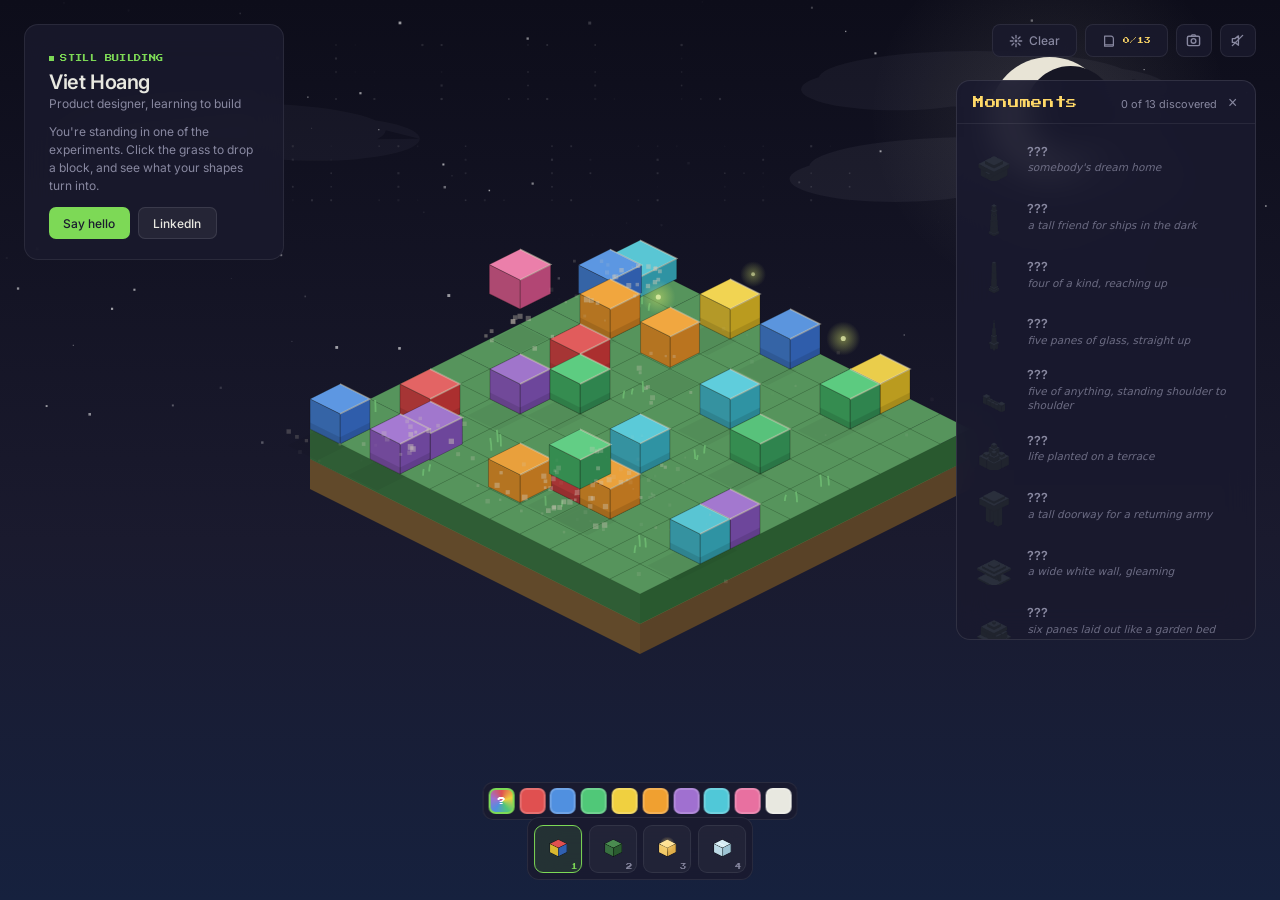
==== index.html @ e2475a8c "Deploy: fix(site): point "Say hello" at viet@ — hello@ has no mailbox" ====
<!DOCTYPE html>
<html lang="en">
<head>
  <meta charset="UTF-8">
  <meta name="viewport" content="width=device-width, initial-scale=1.0">
  <title>Viet Hoang · Product designer, learning to build</title>
  <meta name="description" content="Product designer learning to build. The homepage is a game: stack blocks, and some shapes turn into monuments.">
  <meta name="theme-color" content="#1a1a2e">
  <link rel="preconnect" href="https://fonts.googleapis.com">
  <link rel="preconnect" href="https://fonts.gstatic.com" crossorigin>
  <link href="https://fonts.googleapis.com/css2?family=Inter:wght@400;500;600&family=Press+Start+2P&display=swap" rel="stylesheet">
  <link rel="stylesheet" href="styles.css">
</head>
<body>
  <canvas id="scene" aria-hidden="true"></canvas>

  <!-- Info panel — top-left, out of the way -->
  <div class="panel" id="panel">
    <div class="panel-header">
      <div class="badge">
        <span class="badge-dot"></span>
        <span>Still building</span>
      </div>
      <h1 class="panel-name">Viet Hoang</h1>
      <p class="panel-role">Product designer, learning to build</p>
    </div>
    <p class="panel-desc">
      You're standing in one of the experiments. Click the grass to drop a
      block, and see what your shapes turn into.
    </p>
    <div class="panel-links">
      <a href="mailto:viet@vietnhoang.com" class="link-btn">Say hello</a>
      <a href="https://linkedin.com/in/vietnhoang" target="_blank" rel="noopener" class="link-btn link-btn--ghost">LinkedIn</a>
    </div>
  </div>

  <!-- Controls — top-right -->
  <div class="controls" id="controls">
    <button class="ctrl-btn" id="resetBtn" aria-label="Clear the platform" title="Clear the platform">
      <svg width="14" height="14" viewBox="0 0 16 16" fill="none">
        <path d="M8 1.5v3M8 11.5v3M1.5 8h3M11.5 8h3M3.4 3.4l2.1 2.1M10.5 10.5l2.1 2.1M12.6 3.4l-2.1 2.1M5.5 10.5l-2.1 2.1" stroke="currentColor" stroke-width="1.5" stroke-linecap="round"/>
        <circle cx="8" cy="8" r="1.6" fill="currentColor"/>
      </svg>
      Clear
    </button>
    <button class="ctrl-btn" id="codexBtn" aria-label="Open your collection" aria-expanded="false" aria-controls="codex" title="Collection">
      <svg width="14" height="14" viewBox="0 0 16 16" fill="none">
        <path d="M3 2.5h7.5A2.5 2.5 0 0 1 13 5v8.5a1 1 0 0 0-1-1H3V2.5z" stroke="currentColor" stroke-width="1.4" stroke-linejoin="round"/>
        <path d="M3 12.5V14h9" stroke="currentColor" stroke-width="1.4" stroke-linecap="round"/>
      </svg>
      <span id="codexBadge">0/13</span>
    </button>
    <button class="ctrl-btn ctrl-btn--icon" id="postcardBtn" aria-label="Save a postcard of your build" title="Save a postcard">
      <svg width="15" height="15" viewBox="0 0 16 16" fill="none">
        <rect x="1.5" y="3.5" width="13" height="10" rx="1.5" stroke="currentColor" stroke-width="1.5"/>
        <circle cx="8" cy="8.5" r="2.5" stroke="currentColor" stroke-width="1.5"/>
        <path d="M5.5 3.5 6.5 2h3l1 1.5" stroke="currentColor" stroke-width="1.5" stroke-linecap="round"/>
      </svg>
    </button>
    <button class="ctrl-btn ctrl-btn--icon" id="soundBtn" aria-label="Toggle sound" title="Sound">
      <svg width="15" height="15" viewBox="0 0 16 16" fill="none">
        <path d="M2.5 6v4h2.8L9 13V3L5.3 6H2.5z" stroke="currentColor" stroke-width="1.4" stroke-linejoin="round"/>
        <path class="snd-waves" d="M11 6c.8.7.8 3.3 0 4M12.7 4.5c1.5 1.5 1.5 5.5 0 7" stroke="currentColor" stroke-width="1.4" stroke-linecap="round"/>
        <path class="snd-slash" d="M2.5 13.5 13.5 2.5" stroke="currentColor" stroke-width="1.4" stroke-linecap="round"/>
      </svg>
    </button>
  </div>

  <!-- Colour swatches — unfold above the hotbar while the colour slot is
       selected. Buttons are built by game.js from the block palette. -->
  <div class="swatches" id="swatches" role="toolbar" aria-label="Block colours"></div>

  <!-- Hotbar — block palette, bottom-center -->
  <div class="hotbar" id="hotbar" role="toolbar" aria-label="Block types">
    <button class="slot selected" data-type="color" aria-label="Color block (1)">
      <canvas class="slot-icon" width="64" height="64" aria-hidden="true"></canvas>
      <span class="slot-key">1</span>
    </button>
    <button class="slot" data-type="grass" aria-label="Grass block (2)">
      <canvas class="slot-icon" width="64" height="64" aria-hidden="true"></canvas>
      <span class="slot-key">2</span>
    </button>
    <button class="slot" data-type="lamp" aria-label="Lamp block (3)">
      <canvas class="slot-icon" width="64" height="64" aria-hidden="true"></canvas>
      <span class="slot-key">3</span>
    </button>
    <button class="slot" data-type="glass" aria-label="Glass block (4)">
      <canvas class="slot-icon" width="64" height="64" aria-hidden="true"></canvas>
      <span class="slot-key">4</span>
    </button>
  </div>

  <!-- Codex: the collection panel -->
  <!-- role=region, not dialog: it isn't modal and takes no focus; Escape closes it -->
  <div class="codex" id="codex" role="region" aria-label="Monument collection" hidden>
    <div class="codex-header">
      <div class="codex-title">Monuments</div>
      <div class="codex-count" id="codexCount"></div>
      <button class="codex-close" id="codexClose" aria-label="Close collection">×</button>
    </div>
    <div class="codex-list" id="codexList"></div>
  </div>

  <!-- Monument discovery card -->
  <div class="monument-card" id="monumentCard" role="status" aria-live="polite">
    <div class="mc-title" id="mcTitle"></div>
    <div class="mc-sub" id="mcSub"></div>
  </div>

  <!-- Hint -->
  <div class="hint" id="hint">Click to place blocks · Drag to move · Some shapes become monuments</div>

  <script src="engine.js"></script>
  <script src="world.js"></script>
  <script src="fx.js"></script>
  <script src="sfx.js"></script>
  <script src="monuments.js"></script>
  <script src="game.js"></script>
</body>
</html>
---- styles.css ----
/* ============================================
   Tokens
   ============================================ */
:root {
  --color-bg: #1a1a2e;
  --color-text: #e8e8e0;
  --color-text-dim: #8888a0;
  --color-accent: #7dd956;
  --color-surface: rgba(255, 255, 255, 0.06);
  --font-sans: 'Inter', -apple-system, system-ui, sans-serif;
  --font-pixel: 'Press Start 2P', monospace;
}

/* ============================================
   Reset & Base
   ============================================ */
*, *::before, *::after {
  margin: 0;
  padding: 0;
  box-sizing: border-box;
}

html, body {
  height: 100%;
  overflow: hidden;
}

body {
  font-family: var(--font-sans);
  background: var(--color-bg);
  color: var(--color-text);
  -webkit-font-smoothing: antialiased;
}

#scene {
  display: block;
  width: 100%;
  height: 100%;
  position: fixed;
  inset: 0;
  touch-action: none; /* the game handles all touch gestures itself */
}

/* ============================================
   Panel (top-left)
   ============================================ */
.panel {
  position: fixed;
  top: 1.5rem;
  left: 1.5rem;
  z-index: 10;
  padding: 1.25rem 1.5rem;
  background: rgba(26, 26, 46, 0.82);
  backdrop-filter: blur(16px);
  -webkit-backdrop-filter: blur(16px);
  border: 1px solid rgba(255, 255, 255, 0.08);
  border-radius: 14px;
  max-width: 260px;
  opacity: 0;
  transform: translateY(-10px);
  transition: opacity 0.7s cubic-bezier(0.25, 1, 0.5, 1),
              transform 0.7s cubic-bezier(0.25, 1, 0.5, 1);
  pointer-events: auto;
}

.panel.show {
  opacity: 1;
  transform: none;
}

.panel-header {
  margin-bottom: 0.75rem;
}

.badge {
  display: inline-flex;
  align-items: center;
  gap: 0.4rem;
  font-family: var(--font-pixel);
  font-size: 0.45rem;
  letter-spacing: 0.05em;
  text-transform: uppercase;
  color: var(--color-accent);
  margin-bottom: 0.5rem;
}

.badge-dot {
  width: 5px;
  height: 5px;
  background: var(--color-accent);
  border-radius: 0;
  animation: blink 1s steps(1) infinite;
}

@keyframes blink {
  0%, 100% { opacity: 1; }
  50% { opacity: 0; }
}

.panel-name {
  font-size: 1.25rem;
  font-weight: 600;
  letter-spacing: -0.02em;
  line-height: 1.2;
}

.panel-role {
  font-size: 0.75rem;
  color: var(--color-text-dim);
  margin-top: 0.15rem;
}

.panel-desc {
  font-size: 0.75rem;
  line-height: 1.5;
  color: var(--color-text-dim);
  margin-bottom: 0.75rem;
}

.panel-links {
  display: flex;
  gap: 0.5rem;
}

.link-btn {
  display: inline-flex;
  align-items: center;
  padding: 0.45rem 0.9rem;
  font-size: 0.75rem;
  font-weight: 500;
  border-radius: 7px;
  text-decoration: none;
  transition: all 0.2s ease;
}

.link-btn:first-child {
  background: var(--color-accent);
  color: #1a1a2e;
}

.link-btn:first-child:hover {
  background: #8ee968;
  transform: translateY(-1px);
}

.link-btn--ghost {
  background: var(--color-surface);
  color: var(--color-text);
  border: 1px solid rgba(255, 255, 255, 0.1);
}

.link-btn--ghost:hover {
  background: rgba(255, 255, 255, 0.1);
  transform: translateY(-1px);
}

/* ============================================
   Controls (top-right)
   ============================================ */
.controls {
  position: fixed;
  top: 1.5rem;
  right: 1.5rem;
  z-index: 10;
  display: flex;
  gap: 0.5rem;
  opacity: 0;
  transform: translateY(-10px);
  transition: opacity 0.7s cubic-bezier(0.25, 1, 0.5, 1),
              transform 0.7s cubic-bezier(0.25, 1, 0.5, 1);
}

.controls.show {
  opacity: 1;
  transform: none;
}

.ctrl-btn {
  display: inline-flex;
  align-items: center;
  gap: 0.4rem;
  padding: 0.5rem 1rem;
  font-family: var(--font-sans);
  font-size: 0.75rem;
  font-weight: 500;
  color: var(--color-text-dim);
  background: rgba(26, 26, 46, 0.82);
  backdrop-filter: blur(16px);
  -webkit-backdrop-filter: blur(16px);
  border: 1px solid rgba(255, 255, 255, 0.08);
  border-radius: 8px;
  cursor: pointer;
  transition: all 0.2s ease;
}

.ctrl-btn:hover {
  color: var(--color-text);
  border-color: rgba(255, 255, 255, 0.2);
}

.ctrl-btn:active {
  transform: scale(0.96);
}

.ctrl-btn--icon {
  padding: 0.5rem 0.6rem;
}

/* Sound button: slash shows when muted */
#soundBtn .snd-slash { display: none; }
#soundBtn.muted .snd-slash { display: block; }
#soundBtn.muted .snd-waves { display: none; }

/* ============================================
   Hotbar (bottom-center block palette)
   ============================================ */
.hotbar {
  position: fixed;
  bottom: 1.25rem;
  left: 50%;
  transform: translateX(-50%) translateY(10px);
  z-index: 10;
  display: flex;
  gap: 0.4rem;
  padding: 0.4rem;
  background: rgba(26, 26, 46, 0.82);
  backdrop-filter: blur(16px);
  -webkit-backdrop-filter: blur(16px);
  border: 1px solid rgba(255, 255, 255, 0.08);
  border-radius: 12px;
  opacity: 0;
  transition: opacity 0.7s cubic-bezier(0.25, 1, 0.5, 1),
              transform 0.7s cubic-bezier(0.25, 1, 0.5, 1);
}

.hotbar.show {
  opacity: 1;
  transform: translateX(-50%) translateY(0);
}

.slot {
  position: relative;
  width: 48px;
  height: 48px;
  padding: 0;
  border: 1px solid rgba(255, 255, 255, 0.08);
  border-radius: 9px;
  background: rgba(255, 255, 255, 0.04);
  cursor: pointer;
  transition: border-color 0.15s ease, background 0.15s ease, transform 0.15s ease;
}

.slot:hover {
  background: rgba(255, 255, 255, 0.09);
  transform: translateY(-2px);
}

.slot.selected {
  border-color: var(--color-accent);
  background: rgba(125, 217, 86, 0.12);
}

.slot-icon {
  display: block;
  width: 32px;
  height: 32px;
  margin: 4px auto 0;
  image-rendering: pixelated;
}

.slot-key {
  position: absolute;
  right: 4px;
  bottom: 2px;
  font-family: var(--font-pixel);
  font-size: 0.4rem;
  color: var(--color-text-dim);
}

.slot.selected .slot-key {
  color: var(--color-accent);
}

/* ============================================
   Codex (collection panel)
   ============================================ */
.codex[hidden] { display: none; } /* author display beats the hidden attr otherwise */

.codex {
  position: fixed;
  top: 5rem;
  right: 1.5rem;
  z-index: 15;
  width: 300px;
  max-height: min(560px, calc(100vh - 8rem));
  display: flex;
  flex-direction: column;
  background: rgba(26, 26, 46, 0.92);
  backdrop-filter: blur(16px);
  -webkit-backdrop-filter: blur(16px);
  border: 1px solid rgba(255, 255, 255, 0.1);
  border-radius: 14px;
  overflow: hidden;
  /* Replays on every open: [hidden] toggles display, which restarts the
     animation — a transition would not fire across that boundary. */
  animation: codex-in 0.45s cubic-bezier(0.25, 1, 0.5, 1);
}

@keyframes codex-in {
  from { opacity: 0; transform: translateY(-10px); }
  to   { opacity: 1; transform: none; }
}

.codex-header {
  display: flex;
  align-items: baseline;
  gap: 0.6rem;
  padding: 0.9rem 1rem 0.7rem;
  border-bottom: 1px solid rgba(255, 255, 255, 0.07);
}

.codex-title {
  font-family: var(--font-pixel);
  font-size: 0.7rem;
  color: #ffd968;
  letter-spacing: 0.06em;
}

.codex-count {
  font-size: 0.68rem;
  color: var(--color-text-dim);
  margin-left: auto;
}

.codex-close {
  background: none;
  border: none;
  color: var(--color-text-dim);
  font-size: 1rem;
  line-height: 1;
  cursor: pointer;
  padding: 0 0.1rem;
}

.codex-close:hover { color: var(--color-text); }

.codex-list {
  overflow-y: auto;
  padding: 0.5rem;
}

.codex-row {
  display: flex;
  align-items: center;
  gap: 0.7rem;
  padding: 0.35rem 0.45rem;
  border-radius: 9px;
}

.codex-row + .codex-row { margin-top: 0.15rem; }

.codex-row.found { background: rgba(255, 217, 104, 0.06); }

.codex-thumb {
  width: 44px;
  height: 44px;
  flex: none;
}

.codex-name {
  font-size: 0.78rem;
  font-weight: 600;
  color: var(--color-text-dim);
}

.codex-row.found .codex-name { color: #ffd968; }

.codex-hint {
  font-size: 0.66rem;
  color: var(--color-text-dim);
  opacity: 0.75;
  font-style: italic;
  line-height: 1.35;
  margin-top: 0.1rem;
}

.codex-row.found .codex-hint { font-style: normal; opacity: 0.55; }

#codexBadge {
  font-family: var(--font-pixel);
  font-size: 0.42rem;
  color: #ffd968;
}

/* ============================================
   Monument discovery card
   ============================================ */
.monument-card {
  position: fixed;
  top: 16%;
  left: 50%;
  transform: translateX(-50%) translateY(12px) scale(0.92);
  z-index: 20;
  text-align: center;
  pointer-events: none;
  opacity: 0;
  transition: opacity 0.45s cubic-bezier(0.25, 1, 0.5, 1),
              transform 0.45s cubic-bezier(0.34, 1.4, 0.64, 1);
}

.monument-card.show {
  opacity: 1;
  transform: translateX(-50%) translateY(0) scale(1);
}

.mc-title {
  font-family: var(--font-pixel);
  font-size: 1.35rem;
  letter-spacing: 0.08em;
  color: #ffd968;
  text-shadow: 0 0 18px rgba(255, 217, 104, 0.55),
               0 2px 0 rgba(0, 0, 0, 0.6);
}

.mc-sub {
  margin-top: 0.6rem;
  font-family: var(--font-pixel);
  font-size: 0.55rem;
  letter-spacing: 0.2em;
  text-transform: uppercase;
  color: var(--color-text-dim);
}

@media (prefers-reduced-motion: reduce) {
  .monument-card { transition: opacity 0.45s ease; transform: translateX(-50%); }
  .monument-card.show { transform: translateX(-50%); }
}

/* ============================================
   Colour swatches (above the hotbar)
   ============================================ */
.swatches {
  position: fixed;
  bottom: 5rem; /* just above the hotbar */
  left: 50%;
  transform: translateX(-50%) translateY(6px);
  z-index: 10;
  display: flex;
  gap: 0.3rem;
  padding: 0.3rem;
  background: rgba(26, 26, 46, 0.82);
  backdrop-filter: blur(16px);
  -webkit-backdrop-filter: blur(16px);
  border: 1px solid rgba(255, 255, 255, 0.08);
  border-radius: 10px;
  opacity: 0;
  pointer-events: none;
  transition: opacity 0.25s ease, transform 0.25s ease;
}

.swatches.show {
  opacity: 1;
  pointer-events: auto;
  transform: translateX(-50%) translateY(0);
}

.swatch {
  width: 26px;
  height: 26px;
  padding: 0;
  border: 2px solid rgba(255, 255, 255, 0.18);
  border-radius: 7px;
  cursor: pointer;
  transition: transform 0.15s ease, border-color 0.15s ease;
}

.swatch:hover { transform: translateY(-2px); }

.swatch.selected { border-color: var(--color-accent); }

.swatch--random {
  background: conic-gradient(#e05050, #f0d040, #50c878, #5090e0, #a070d0, #e05050);
  color: #fff;
  font-family: var(--font-pixel);
  font-size: 0.5rem;
  line-height: 1;
}

/* ============================================
   Hint (bottom-center)
   ============================================ */
.hint {
  position: fixed;
  bottom: 8.2rem; /* above the hotbar AND the swatch row */
  left: 50%;
  transform: translateX(-50%);
  z-index: 10;
  font-size: 0.6875rem;
  color: var(--color-text-dim);
  background: rgba(26, 26, 46, 0.7);
  backdrop-filter: blur(8px);
  -webkit-backdrop-filter: blur(8px);
  padding: 0.4rem 1rem;
  border-radius: 100px;
  border: 1px solid rgba(255, 255, 255, 0.06);
  opacity: 0;
  transition: opacity 1s cubic-bezier(0.5, 0, 0.75, 0); /* slow fade out */
  white-space: nowrap;
}

.hint.show {
  opacity: 0.6;
  transition: opacity 0.6s cubic-bezier(0.25, 1, 0.5, 1); /* quicker fade in */
}

/* ============================================
   Reduced Motion
   ============================================ */
@media (prefers-reduced-motion: reduce) {
  .badge-dot { animation: none; }
  .panel, .controls, .hint {
    opacity: 1 !important;
    transform: none !important;
    transition: none !important;
  }
  .hotbar {
    opacity: 1 !important;
    transform: translateX(-50%) !important;
    transition: none !important;
  }
  .swatches {
    transition: none !important;
  }
  .codex { animation: none; }
}

/* ============================================
   Mobile
   ============================================ */
@media (max-width: 600px) {
  .panel {
    top: 1rem;
    left: 1rem;
    max-width: 200px;
    padding: 1rem 1.25rem;
  }

  .panel-desc { display: none; } /* keep the platform visible on small screens */

  .controls {
    top: 1rem;
    right: 1rem;
    flex-wrap: wrap;
    justify-content: flex-end;
    max-width: 40vw;
  }

  /* The codex had no phone styles at all: fixed 300px at right 1.5rem
     overflows a 320px screen. Clamp the width, and clear the controls,
     which wrap to two rows inside 40vw here (taller than desktop). */
  .codex {
    top: 6.5rem;
    right: 1rem;
    width: min(300px, calc(100vw - 2rem));
    max-height: min(560px, calc(100vh - 11rem)); /* stay clear of the hotbar */
  }

  .hotbar {
    bottom: 0.9rem;
    gap: 0.3rem;
    padding: 0.3rem;
  }

  .slot {
    width: 44px;  /* touch-target floor */
    height: 44px;
  }

  .slot-icon {
    width: 28px;
    height: 28px;
    margin-top: 5px;
  }

  .swatches {
    bottom: 4.4rem;
  }

  .swatch {
    width: 30px;   /* fatter touch targets on mobile */
    height: 30px;
  }

  .hint {
    bottom: 7.4rem;
    font-size: 0.625rem;
    max-width: 92vw;
    white-space: normal;
    text-align: center;
  }
}
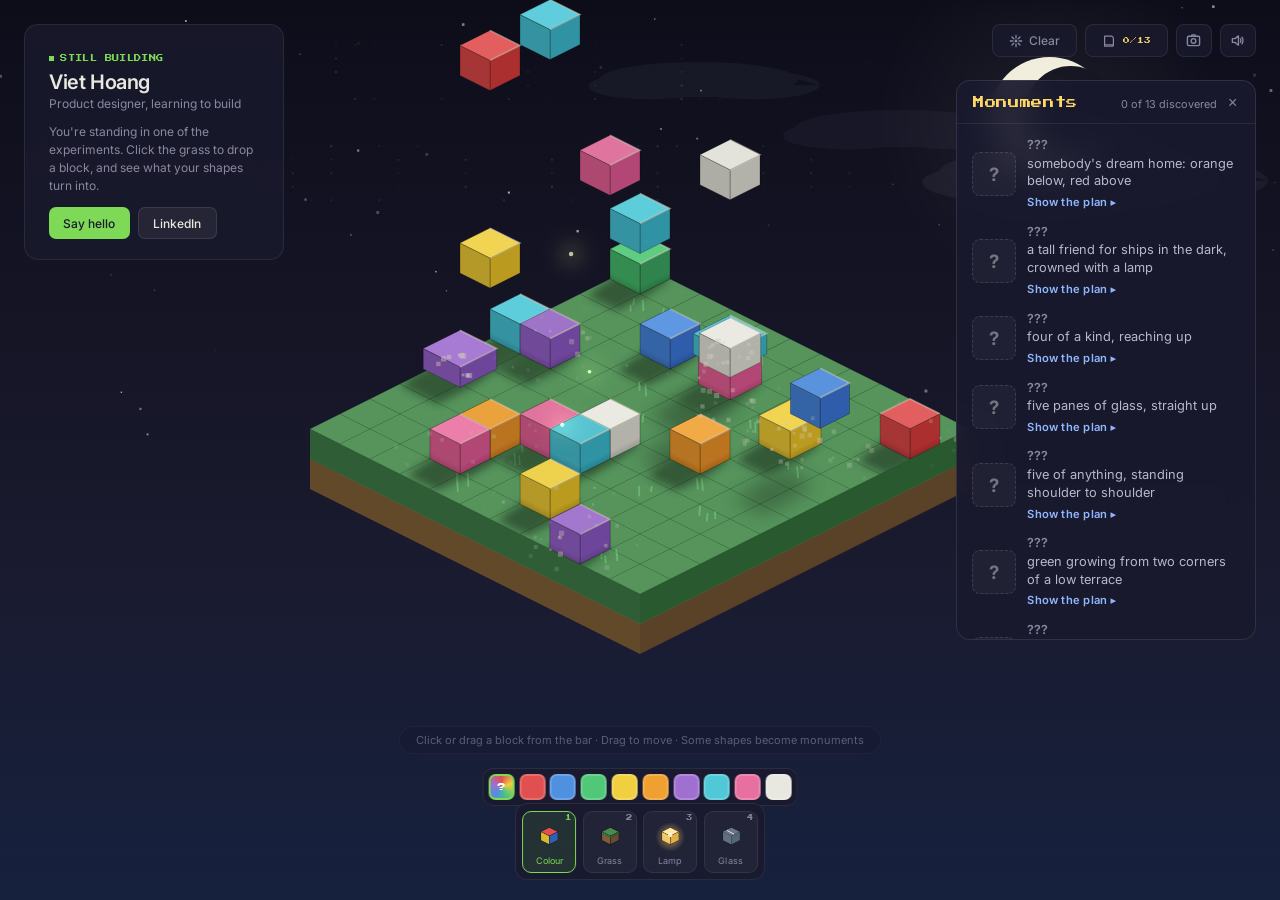
==== commit ec92fd3a: "Deploy: feat(site): name every block type, and drag one straight out of the bar" ====
--- a/index.html
+++ b/index.html
@@ -60,7 +60,8 @@
     <button class="ctrl-btn ctrl-btn--icon" id="soundBtn" aria-label="Toggle sound" title="Sound">
       <svg width="15" height="15" viewBox="0 0 16 16" fill="none">
         <path d="M2.5 6v4h2.8L9 13V3L5.3 6H2.5z" stroke="currentColor" stroke-width="1.4" stroke-linejoin="round"/>
-        <path class="snd-waves" d="M11 6c.8.7.8 3.3 0 4M12.7 4.5c1.5 1.5 1.5 5.5 0 7" stroke="currentColor" stroke-width="1.4" stroke-linecap="round"/>
+        <path class="snd-waves snd-wave-1" d="M11 6c.8.7.8 3.3 0 4" stroke="currentColor" stroke-width="1.4" stroke-linecap="round"/>
+        <path class="snd-waves snd-wave-2" d="M12.7 4.5c1.5 1.5 1.5 5.5 0 7" stroke="currentColor" stroke-width="1.4" stroke-linecap="round"/>
         <path class="snd-slash" d="M2.5 13.5 13.5 2.5" stroke="currentColor" stroke-width="1.4" stroke-linecap="round"/>
       </svg>
     </button>
@@ -70,23 +71,32 @@
        selected. Buttons are built by game.js from the block palette. -->
   <div class="swatches" id="swatches" role="toolbar" aria-label="Block colours"></div>
 
-  <!-- Hotbar — block palette, bottom-center -->
+  <!-- Hotbar — block palette, bottom-center.
+       Each slot NAMES its block: four little cubes read as four colours,
+       and nothing said one was a light and one was glass (the names lived
+       only in aria-label, so only screen readers ever got them). The name
+       is aria-hidden — the button's aria-label already says it, and the
+       key number too, so exposing both would read everything twice. -->
   <div class="hotbar" id="hotbar" role="toolbar" aria-label="Block types">
-    <button class="slot selected" data-type="color" aria-label="Color block (1)">
+    <button class="slot selected" data-type="color" aria-label="Colour block (1)">
       <canvas class="slot-icon" width="64" height="64" aria-hidden="true"></canvas>
       <span class="slot-key">1</span>
+      <span class="slot-name" aria-hidden="true">Colour</span>
     </button>
     <button class="slot" data-type="grass" aria-label="Grass block (2)">
       <canvas class="slot-icon" width="64" height="64" aria-hidden="true"></canvas>
       <span class="slot-key">2</span>
+      <span class="slot-name" aria-hidden="true">Grass</span>
     </button>
     <button class="slot" data-type="lamp" aria-label="Lamp block (3)">
       <canvas class="slot-icon" width="64" height="64" aria-hidden="true"></canvas>
       <span class="slot-key">3</span>
+      <span class="slot-name" aria-hidden="true">Lamp</span>
     </button>
     <button class="slot" data-type="glass" aria-label="Glass block (4)">
       <canvas class="slot-icon" width="64" height="64" aria-hidden="true"></canvas>
       <span class="slot-key">4</span>
+      <span class="slot-name" aria-hidden="true">Glass</span>
     </button>
   </div>
 
@@ -108,7 +118,7 @@
   </div>
 
   <!-- Hint -->
-  <div class="hint" id="hint">Click to place blocks · Drag to move · Some shapes become monuments</div>
+  <div class="hint" id="hint">Click or drag a block from the bar · Drag to move · Some shapes become monuments</div>
 
   <script src="engine.js"></script>
   <script src="world.js"></script>
--- a/styles.css
+++ b/styles.css
@@ -240,13 +240,17 @@
 
 .slot {
   position: relative;
-  width: 48px;
-  height: 48px;
+  width: 54px;
+  height: 62px;   /* icon + name caption */
   padding: 0;
   border: 1px solid rgba(255, 255, 255, 0.08);
   border-radius: 9px;
   background: rgba(255, 255, 255, 0.04);
   cursor: pointer;
+  /* The bar is a drag SOURCE (press a slot, drag onto the platform), so it
+     owns its touches exactly like the canvas does — without this a phone
+     claims the drag as a page gesture and it dies on the first move. */
+  touch-action: none;
   transition: border-color 0.15s ease, background 0.15s ease, transform 0.15s ease;
 }
 
@@ -268,16 +272,34 @@
   image-rendering: pixelated;
 }
 
+/* Top-right, not bottom-right: the name caption owns the bottom now */
 .slot-key {
   position: absolute;
   right: 4px;
-  bottom: 2px;
+  top: 3px;
   font-family: var(--font-pixel);
   font-size: 0.4rem;
   color: var(--color-text-dim);
 }
 
 .slot.selected .slot-key {
+  color: var(--color-accent);
+}
+
+/* Sans, not the pixel face: at 9px 'Press Start 2P' is unreadable, and
+   this word is the whole point of the caption. */
+.slot-name {
+  display: block;
+  margin-top: 1px;
+  font-family: var(--font-sans);
+  font-size: 0.5625rem;
+  line-height: 1;
+  letter-spacing: 0.01em;
+  color: var(--color-text-dim);
+  transition: color 0.15s ease;
+}
+
+.slot.selected .slot-name {
   color: var(--color-accent);
 }
 
@@ -357,6 +379,65 @@
   border-radius: 9px;
 }
 
+/* Locked rows are BUTTONS (the plan must be keyboard-reachable), so undo
+   the UA button chrome and keep them reading as list rows. */
+button.codex-row {
+  width: 100%;
+  text-align: left;
+  font: inherit;
+  color: inherit;
+  background: none;
+  border: 0;
+  cursor: pointer;
+  transition: background 0.18s ease;
+}
+button.codex-row:hover,
+button.codex-row:focus-visible { background: rgba(255, 255, 255, 0.05); }
+
+/* Locked thumbnail: a neutral plate, NOT the monument silhouette. The
+   model never resembles its recipe (the torii's gap is carved by the
+   transform), so showing it taught a shape that can never match. A div,
+   not a canvas: nothing to draw, and canvas can't carry generated text. */
+.codex-plate {
+  display: grid;
+  place-items: center;
+  background: rgba(255, 255, 255, 0.035);
+  border: 1px dashed rgba(255, 255, 255, 0.13);
+  border-radius: 8px;
+  font-size: 1.15rem;
+  font-weight: 700;
+  color: rgba(255, 255, 255, 0.38);
+}
+
+/* The affordance: a hint system nobody can find is no hint system. */
+.codex-reveal {
+  display: inline-block;
+  margin-top: 0.28rem;
+  font-size: 0.7rem;
+  font-weight: 600;
+  letter-spacing: 0.02em;
+  color: #8fb7ff;
+}
+/* Disclosure, not a link: the plan opens and shuts. */
+.codex-reveal::after { content: ' \25B8'; }
+.codex-row.open .codex-reveal::after { content: ' \25BE'; }
+button.codex-row:hover .codex-reveal { color: #b6d0ff; }
+
+/* The revealed plan: generated from the cell data, so it can never drift
+   from the truth. Carries the constraints the game never stated. */
+/* Blueprints get more room than monument thumbnails: a 3x3 recipe with
+   dashed empty cells is unreadable at 44px. */
+.codex-row.open .codex-thumb { width: 58px; height: 58px; }
+
+.codex-plan {
+  margin-top: 0.28rem;
+  font-size: 0.72rem;
+  line-height: 1.45;
+  color: #8fb7ff;
+  animation: plan-in 0.25s ease-out;
+}
+@keyframes plan-in { from { opacity: 0; } to { opacity: 1; } }
+
 .codex-row + .codex-row { margin-top: 0.15rem; }
 
 .codex-row.found { background: rgba(255, 217, 104, 0.06); }
@@ -376,15 +457,31 @@
 .codex-row.found .codex-name { color: #ffd968; }
 
 .codex-hint {
-  font-size: 0.66rem;
-  color: var(--color-text-dim);
-  opacity: 0.75;
-  font-style: italic;
-  line-height: 1.35;
-  margin-top: 0.1rem;
-}
-
-.codex-row.found .codex-hint { font-style: normal; opacity: 0.55; }
+  /* Readable: was 0.66rem italic dim-grey at 75% opacity (dimmer still
+     once found) — four legibility hits stacked on the one line that
+     tells you HOW to build a monument. */
+  font-size: 0.8rem;
+  color: #b8b8cc;
+  line-height: 1.4;
+  margin-top: 0.15rem;
+}
+
+/* Found: a small gold pill beside the name (the hint stays — it's the
+   how-to-rebuild reference) */
+.codex-found {
+  display: inline-block;
+  margin-left: 0.45rem;
+  padding: 0.06rem 0.42rem;
+  font-size: 0.56rem;
+  font-weight: 700;
+  letter-spacing: 0.07em;
+  text-transform: uppercase;
+  color: #ffd968;
+  background: rgba(255, 217, 104, 0.12);
+  border: 1px solid rgba(255, 217, 104, 0.35);
+  border-radius: 999px;
+  vertical-align: 0.12em;
+}
 
 #codexBadge {
   font-family: var(--font-pixel);
@@ -441,7 +538,7 @@
    ============================================ */
 .swatches {
   position: fixed;
-  bottom: 5rem; /* just above the hotbar */
+  bottom: 5.9rem; /* just above the hotbar (+0.875rem when slots gained captions) */
   left: 50%;
   transform: translateX(-50%) translateY(6px);
   z-index: 10;
@@ -491,7 +588,7 @@
    ============================================ */
 .hint {
   position: fixed;
-  bottom: 8.2rem; /* above the hotbar AND the swatch row */
+  bottom: 9.1rem; /* above the hotbar AND the swatch row (+0.875rem for captions) */
   left: 50%;
   transform: translateX(-50%);
   z-index: 10;
@@ -532,6 +629,7 @@
     transition: none !important;
   }
   .codex { animation: none; }
+  .codex-plan { animation: none; }
 }
 
 /* ============================================
@@ -572,8 +670,8 @@
   }
 
   .slot {
-    width: 44px;  /* touch-target floor */
-    height: 44px;
+    width: 48px;  /* ≥44px touch-target floor */
+    height: 58px; /* icon + name caption */
   }
 
   .slot-icon {
@@ -582,8 +680,12 @@
     margin-top: 5px;
   }
 
+  .slot-name {
+    font-size: 0.5rem;
+  }
+
   .swatches {
-    bottom: 4.4rem;
+    bottom: 5.3rem;
   }
 
   .swatch {
@@ -592,10 +694,14 @@
   }
 
   .hint {
-    bottom: 7.4rem;
+    bottom: 8.3rem;
     font-size: 0.625rem;
     max-width: 92vw;
     white-space: normal;
     text-align: center;
   }
 }
+
+/* Sound button quiet state: inner wave only — the outer arc dims.
+   (Off keeps the existing slash; both wave paths share .snd-waves.) */
+#soundBtn.quiet .snd-wave-2 { opacity: 0.25; }
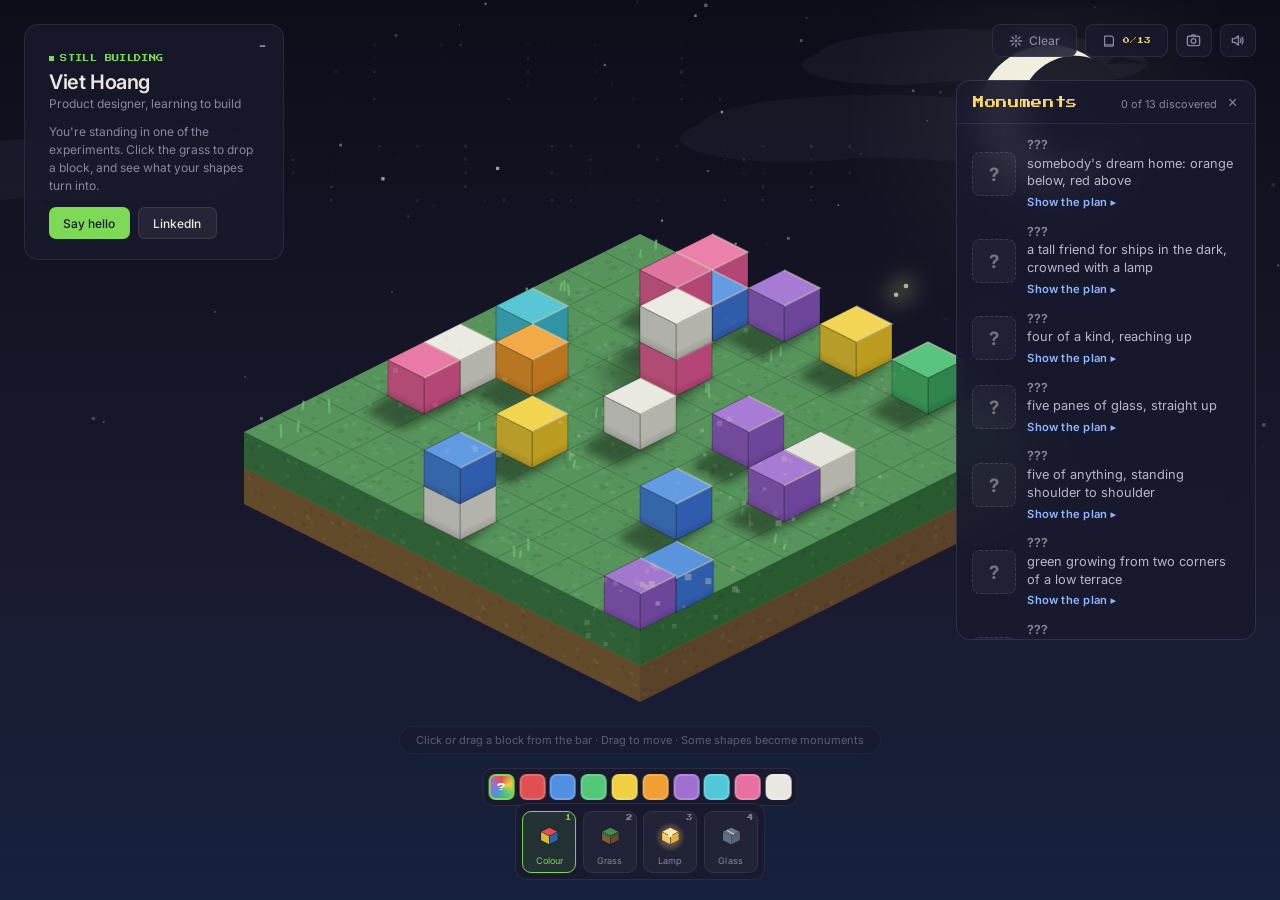
==== commit a493c7e3: "Deploy: framing B ships + two-finger pan + the intro panel learns to step aside" ====
--- a/index.html
+++ b/index.html
@@ -16,6 +16,7 @@
 
   <!-- Info panel — top-left, out of the way -->
   <div class="panel" id="panel">
+    <button class="panel-tuck" id="panelTuck" aria-label="Hide intro">&ndash;</button>
     <div class="panel-header">
       <div class="badge">
         <span class="badge-dot"></span>
@@ -33,6 +34,9 @@
       <a href="https://linkedin.com/in/vietnhoang" target="_blank" rel="noopener" class="link-btn link-btn--ghost">LinkedIn</a>
     </div>
   </div>
+  <!-- The tucked-panel pill: appears when the intro folds away (zoomed
+       in, or hidden by hand); tapping brings the intro back -->
+  <button class="panel-pill" id="panelPill" aria-label="Show intro" aria-expanded="false">VH</button>
 
   <!-- Controls — top-right -->
   <div class="controls" id="controls">
--- a/styles.css
+++ b/styles.css
@@ -68,6 +68,64 @@
   transform: none;
 }
 
+/* Tucked: the intro folds away while the visitor is zoomed in (or hid
+   it by hand) — opacity + transform only, so the fold never causes
+   layout work. Declared after .show so it wins when both apply. */
+.panel.show.tucked {
+  opacity: 0;
+  transform: translateY(-10px) scale(0.98);
+  pointer-events: none;
+}
+
+.panel-tuck {
+  position: absolute;
+  top: 0.4rem;
+  right: 0.4rem;
+  width: 28px;
+  height: 28px;
+  border: none;
+  border-radius: 8px;
+  background: transparent;
+  color: var(--color-text-dim);
+  font: 600 14px/1 system-ui, sans-serif;
+  cursor: pointer;
+}
+.panel-tuck:hover { background: rgba(255, 255, 255, 0.08); }
+
+/* The pill the panel folds into — same corner, thumb-sized */
+.panel-pill {
+  position: fixed;
+  top: 1.5rem;
+  left: 1.5rem;
+  z-index: 10;
+  width: 44px;
+  height: 44px;
+  border-radius: 50%;
+  border: 1px solid rgba(255, 255, 255, 0.14);
+  background: rgba(26, 26, 46, 0.82);
+  backdrop-filter: blur(16px);
+  -webkit-backdrop-filter: blur(16px);
+  color: var(--color-accent);
+  font-family: var(--font-pixel);
+  font-size: 0.55rem;
+  letter-spacing: 0.05em;
+  cursor: pointer;
+  opacity: 0;
+  transform: translateY(-10px);
+  pointer-events: none;
+  transition: opacity 0.35s cubic-bezier(0.25, 1, 0.5, 1),
+              transform 0.35s cubic-bezier(0.25, 1, 0.5, 1);
+}
+.panel-pill.show {
+  opacity: 1;
+  transform: none;
+  pointer-events: auto;
+}
+
+/* A pinch that starts on the overlays must not zoom the PAGE (iOS
+   Safari); manipulation keeps taps working and kills double-tap zoom */
+.panel, .controls, .panel-pill { touch-action: manipulation; }
+
 .panel-header {
   margin-bottom: 0.75rem;
 }
@@ -130,7 +188,9 @@
   font-weight: 500;
   border-radius: 7px;
   text-decoration: none;
-  transition: all 0.2s ease;
+  /* Only what hover actually changes — `all` also transitioned the
+     backdrop context and made the boot fade-in costlier than it looked */
+  transition: background 0.2s ease, color 0.2s ease, transform 0.2s ease;
 }
 
 .link-btn:first-child {
@@ -190,7 +250,8 @@
   border: 1px solid rgba(255, 255, 255, 0.08);
   border-radius: 8px;
   cursor: pointer;
-  transition: all 0.2s ease;
+  /* Only what hover/active actually change (see .link-btn note) */
+  transition: color 0.2s ease, border-color 0.2s ease, transform 0.2s ease;
 }
 
 .ctrl-btn:hover {
@@ -634,12 +695,18 @@
 
 /* ============================================
    Mobile
-   ============================================ */
-@media (max-width: 600px) {
+   ============================================
+   Two ways to be a phone: narrow (portrait) or short-with-touch
+   (landscape — 844px wide but only 390px tall, so a width test
+   alone hands it desktop paddings it has no room for). */
+@media (max-width: 600px), (pointer: coarse) and (max-height: 600px) {
   .panel {
     top: 1rem;
     left: 1rem;
-    max-width: 200px;
+    /* Never reach the controls: 100vw − controls (40vw) − side
+       margins (2rem) − 1rem breathing room. At 320px wide the two
+       used to overlap by 40px. */
+    max-width: min(200px, calc(60vw - 3rem));
     padding: 1rem 1.25rem;
   }
 
@@ -686,11 +753,17 @@
 
   .swatches {
     bottom: 5.3rem;
+    /* Ten fixed swatches = 355px — clipped 17px each end on a 320px
+       screen. Cap the row and let the swatches shrink to fit. */
+    max-width: calc(100vw - 0.75rem);
   }
 
   .swatch {
-    width: 30px;   /* fatter touch targets on mobile */
-    height: 30px;
+    flex: 0 1 30px; /* fatter touch targets on mobile; shrink to fit narrow screens */
+    width: 30px;
+    min-width: 0;
+    height: auto;
+    aspect-ratio: 1;
   }
 
   .hint {
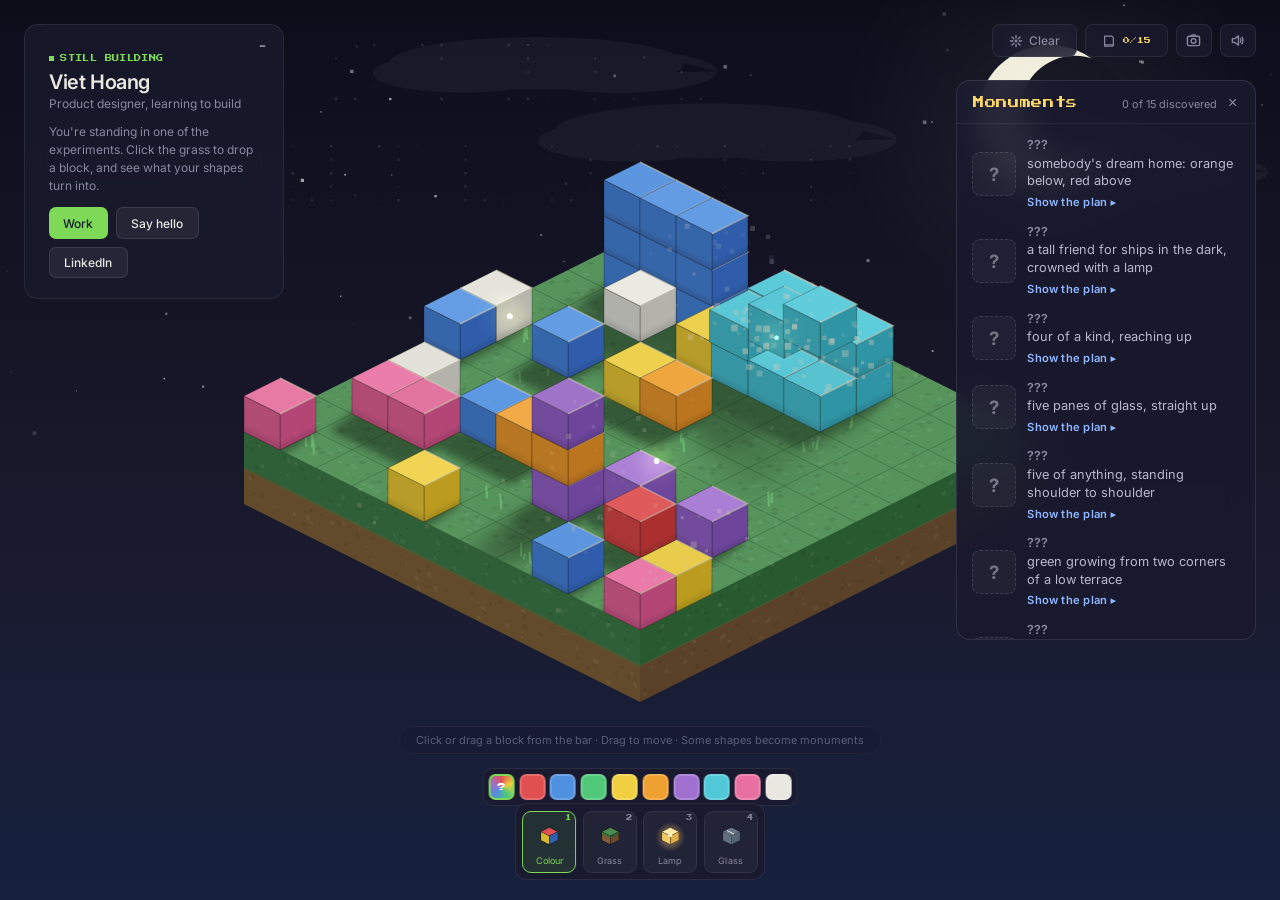
==== commit 2c31e358: "Deploy: docs(gofer): App Store, not active beta — matches the approved company story" ====
--- a/index.html
+++ b/index.html
@@ -29,9 +29,13 @@
       You're standing in one of the experiments. Click the grass to drop a
       block, and see what your shapes turn into.
     </p>
+    <!-- Work is the primary action: for a job search, seeing the work outranks
+         starting a conversation. --optional hides on phones, where three
+         buttons cannot fit the panel; LinkedIn stays in every case-study footer. -->
     <div class="panel-links">
-      <a href="mailto:viet@vietnhoang.com" class="link-btn">Say hello</a>
-      <a href="https://linkedin.com/in/vietnhoang" target="_blank" rel="noopener" class="link-btn link-btn--ghost">LinkedIn</a>
+      <a href="work/" class="link-btn link-btn--primary">Work</a>
+      <a href="mailto:viet@vietnhoang.com" class="link-btn link-btn--ghost">Say hello</a>
+      <a href="https://linkedin.com/in/vietnhoang" target="_blank" rel="noopener" class="link-btn link-btn--ghost link-btn--optional">LinkedIn</a>
     </div>
   </div>
   <!-- The tucked-panel pill: appears when the intro folds away (zoomed
@@ -52,7 +56,7 @@
         <path d="M3 2.5h7.5A2.5 2.5 0 0 1 13 5v8.5a1 1 0 0 0-1-1H3V2.5z" stroke="currentColor" stroke-width="1.4" stroke-linejoin="round"/>
         <path d="M3 12.5V14h9" stroke="currentColor" stroke-width="1.4" stroke-linecap="round"/>
       </svg>
-      <span id="codexBadge">0/13</span>
+      <span id="codexBadge">0/15</span>
     </button>
     <button class="ctrl-btn ctrl-btn--icon" id="postcardBtn" aria-label="Save a postcard of your build" title="Save a postcard">
       <svg width="15" height="15" viewBox="0 0 16 16" fill="none">
@@ -115,6 +119,33 @@
     <div class="codex-list" id="codexList"></div>
   </div>
 
+  <!-- Chat with Abe: tapping the surfaced gofer opens this. -->
+  <!-- role=region like the codex: non-modal, the world stays live behind
+       it; Escape closes it (routed through game.js, the one keyboard
+       authority). The log is role=log so replies announce politely. -->
+  <div class="chat" id="chat" role="region" aria-label="Chat with Abe" hidden>
+    <div class="chat-header">
+      <!-- The RPG dialog-box pattern (the FF reference): the speaker's
+           portrait sits beside their name. The art carries its own
+           painted frame, so the CSS adds no border of its own. -->
+      <img class="chat-avatar" src="abe.png" alt="" width="48" height="48">
+      <div class="chat-title">Abe</div>
+      <button class="chat-close" id="chatClose" aria-label="Close chat">×</button>
+    </div>
+    <div class="chat-log" id="chatLog" role="log" aria-label="Conversation"></div>
+    <div class="chat-chips" id="chatChips"></div>
+    <form class="chat-form" id="chatForm">
+      <input class="chat-input" id="chatInput" type="text" maxlength="280"
+             placeholder="Ask me anything…" aria-label="Ask Abe a question"
+             autocomplete="off">
+      <button class="chat-send" id="chatSend" type="submit" aria-label="Send">➤</button>
+    </form>
+    <div class="chat-foot">
+      Typed questions are answered by Claude ·
+      <a href="work/gofer/">Read the full case study</a>
+    </div>
+  </div>
+
   <!-- Monument discovery card -->
   <div class="monument-card" id="monumentCard" role="status" aria-live="polite">
     <div class="mc-title" id="mcTitle"></div>
@@ -129,6 +160,8 @@
   <script src="fx.js"></script>
   <script src="sfx.js"></script>
   <script src="monuments.js"></script>
+  <script src="gofer.js"></script>
+  <script src="chat.js"></script>
   <script src="game.js"></script>
 </body>
 </html>
--- a/styles.css
+++ b/styles.css
@@ -124,7 +124,7 @@
 
 /* A pinch that starts on the overlays must not zoom the PAGE (iOS
    Safari); manipulation keeps taps working and kills double-tap zoom */
-.panel, .controls, .panel-pill { touch-action: manipulation; }
+.panel, .controls, .panel-pill, .chat { touch-action: manipulation; }
 
 .panel-header {
   margin-bottom: 0.75rem;
@@ -175,14 +175,21 @@
   margin-bottom: 0.75rem;
 }
 
+/* Wraps because there are three links now, and the panel is capped at 260px:
+   without it "Say hello" breaks across two lines inside its own button. */
 .panel-links {
   display: flex;
+  flex-wrap: wrap;
   gap: 0.5rem;
 }
 
 .link-btn {
   display: inline-flex;
   align-items: center;
+  /* Hold each label on one line and let .panel-links wrap instead. Without
+     these, three buttons in a 260px panel shrink until "Say hello" breaks. */
+  white-space: nowrap;
+  flex-shrink: 0;
   padding: 0.45rem 0.9rem;
   font-size: 0.75rem;
   font-weight: 500;
@@ -193,12 +200,16 @@
   transition: background 0.2s ease, color 0.2s ease, transform 0.2s ease;
 }
 
-.link-btn:first-child {
+/* Explicit class, not :first-child. The accent used to be positional, which
+   meant document order silently decided the primary action — and .link-btn
+   has no background of its own, so anything displaced from first position
+   rendered as bare text rather than as a ghost button. */
+.link-btn--primary {
   background: var(--color-accent);
   color: #1a1a2e;
 }
 
-.link-btn:first-child:hover {
+.link-btn--primary:hover {
   background: #8ee968;
   transform: translateY(-1px);
 }
@@ -527,15 +538,21 @@
   margin-top: 0.15rem;
 }
 
-/* Found: a small gold pill beside the name (the hint stays — it's the
-   how-to-rebuild reference) */
+/* Discovered: a small gold pill beside the name (the hint stays — it's
+   the how-to-rebuild reference). Tracking/padding/size are tuned for the
+   longer word: the looser values that suited "FOUND" pushed FOUR of the
+   fifteen rows onto a second line; these leave only "The Hanging
+   Gardens" (the longest name, 2.9px over) wrapping, which reads fine.
+   Don't shave further — measured, the next notch buys no rows back and
+   only crowds an already-8px pill. */
 .codex-found {
   display: inline-block;
-  margin-left: 0.45rem;
-  padding: 0.06rem 0.42rem;
-  font-size: 0.56rem;
+  margin-left: 0.32rem;
+  padding: 0.06rem 0.24rem;
+  font-size: 0.5rem;
   font-weight: 700;
-  letter-spacing: 0.07em;
+  letter-spacing: 0.03em;
+  white-space: nowrap;
   text-transform: uppercase;
   color: #ffd968;
   background: rgba(255, 217, 104, 0.12);
@@ -549,6 +566,231 @@
   font-size: 0.42rem;
   color: #ffd968;
 }
+
+/* ============================================
+   Chat with Abe
+   Codex's sibling: same surface, same entrance, same non-modal
+   contract. Green (action) header, not gold — gold stays reserved
+   for discovery.
+   ============================================ */
+.chat[hidden] { display: none; } /* author display beats the hidden attr otherwise */
+
+.chat {
+  position: fixed;
+  right: 1.5rem;
+  bottom: 1.5rem;
+  z-index: 16;
+  width: 340px;
+  max-height: min(520px, calc(100vh - 7rem));
+  display: flex;
+  flex-direction: column;
+  background: rgba(26, 26, 46, 0.92);
+  backdrop-filter: blur(16px);
+  -webkit-backdrop-filter: blur(16px);
+  border: 1px solid rgba(255, 255, 255, 0.1);
+  border-radius: 14px;
+  overflow: hidden;
+  animation: chat-in 0.45s cubic-bezier(0.25, 1, 0.5, 1);
+}
+
+@keyframes chat-in {
+  from { opacity: 0; transform: translateY(10px); }
+  to   { opacity: 1; transform: none; }
+}
+
+.chat-header {
+  display: flex;
+  align-items: center;
+  gap: 0.7rem;
+  padding: 0.7rem 1rem 0.6rem;
+  border-bottom: 1px solid rgba(255, 255, 255, 0.07);
+}
+
+/* The portrait ships its own painted double-frame (part of the art),
+   so no CSS border — just a whisper of rounding so the frame's hard
+   corners sit comfortably on the panel radius. */
+.chat-avatar {
+  width: 48px;
+  height: 48px;
+  border-radius: 6px;
+  flex-shrink: 0;
+}
+
+.chat-title {
+  font-family: var(--font-pixel);
+  font-size: 0.7rem;
+  color: var(--color-accent);
+  letter-spacing: 0.06em;
+  text-transform: uppercase;
+}
+
+.chat-close {
+  margin-left: auto;
+  background: none;
+  border: none;
+  color: var(--color-text-dim);
+  font-size: 1rem;
+  line-height: 1;
+  cursor: pointer;
+  padding: 0 0.1rem;
+}
+
+.chat-close:hover { color: var(--color-text); }
+
+.chat-log {
+  flex: 1;
+  min-height: 120px;
+  overflow-y: auto;
+  padding: 0.75rem 0.9rem;
+  display: flex;
+  flex-direction: column;
+  gap: 0.55rem;
+}
+
+.chat-msg {
+  font-size: 0.78rem;
+  line-height: 1.5;
+  max-width: 88%;
+  white-space: pre-wrap; /* model output may contain deliberate breaks */
+}
+
+.chat-msg--abe {
+  align-self: flex-start;
+  color: var(--color-text);
+  display: flex;
+  align-items: flex-start;
+  gap: 0.5rem;
+}
+
+/* The mini portrait riding each of Abe's lines — same art as the
+   header, just smaller; its painted frame does the border work. */
+.chat-msg-avatar {
+  width: 24px;
+  height: 24px;
+  border-radius: 4px;
+  flex-shrink: 0;
+  margin-top: 1px; /* optically align the frame with the first text line */
+}
+
+.chat-msg-text { white-space: pre-wrap; }
+
+.chat-msg--you {
+  align-self: flex-end;
+  color: var(--color-text);
+  background: rgba(255, 255, 255, 0.07);
+  border: 1px solid rgba(255, 255, 255, 0.06);
+  border-radius: 10px;
+  padding: 0.4rem 0.6rem;
+}
+
+/* "Abe is digging…" — three little mounds working the earth */
+.chat-digging { color: var(--color-text-dim); }
+
+.chat-dots { display: inline-block; margin-left: 0.15rem; }
+
+.chat-dots i {
+  display: inline-block;
+  width: 4px;
+  height: 4px;
+  margin-left: 3px;
+  border-radius: 50%;
+  background: var(--color-text-dim);
+  animation: chat-dig 1s ease-in-out infinite;
+}
+.chat-dots i:nth-child(2) { animation-delay: 0.15s; }
+.chat-dots i:nth-child(3) { animation-delay: 0.3s; }
+
+@keyframes chat-dig {
+  0%, 60%, 100% { transform: none; }
+  30%           { transform: translateY(-3px); }
+}
+
+.chat-chips {
+  display: flex;
+  flex-wrap: wrap;
+  gap: 0.35rem;
+  padding: 0.25rem 0.9rem 0.5rem;
+}
+
+/* All chips spent → the row is empty; don't keep its padding as a
+   dead stripe between the log and the input */
+.chat-chips:empty { display: none; }
+
+.chat-chip {
+  font: inherit;
+  font-size: 0.68rem;
+  color: var(--color-text);
+  background: rgba(125, 217, 86, 0.08);
+  border: 1px solid rgba(125, 217, 86, 0.3);
+  border-radius: 999px;
+  padding: 0.32rem 0.7rem;
+  cursor: pointer;
+  transition: background 0.18s ease, border-color 0.18s ease;
+}
+
+.chat-chip:hover,
+.chat-chip:focus-visible {
+  background: rgba(125, 217, 86, 0.16);
+  border-color: rgba(125, 217, 86, 0.55);
+}
+
+.chat-chip:active { transform: scale(0.96); }
+
+.chat-form {
+  display: flex;
+  gap: 0.4rem;
+  padding: 0.5rem 0.9rem;
+  border-top: 1px solid rgba(255, 255, 255, 0.07);
+}
+
+.chat-input {
+  flex: 1;
+  min-width: 0;
+  font: inherit;
+  font-size: 1rem; /* ≥16px so iOS doesn't zoom the page into the field */
+  color: var(--color-text);
+  background: rgba(255, 255, 255, 0.06);
+  border: 1px solid rgba(255, 255, 255, 0.1);
+  border-radius: 9px;
+  padding: 0.45rem 0.65rem;
+}
+
+.chat-input::placeholder { color: var(--color-text-dim); }
+
+.chat-input:focus-visible {
+  outline: none;
+  border-color: rgba(125, 217, 86, 0.55);
+}
+
+.chat-input:disabled { opacity: 0.5; }
+
+.chat-send {
+  font: inherit;
+  font-size: 0.85rem;
+  color: var(--color-accent);
+  background: rgba(125, 217, 86, 0.1);
+  border: 1px solid rgba(125, 217, 86, 0.35);
+  border-radius: 9px;
+  padding: 0 0.7rem;
+  cursor: pointer;
+  transition: background 0.18s ease;
+}
+
+.chat-send:hover:not(:disabled) { background: rgba(125, 217, 86, 0.2); }
+.chat-send:disabled { opacity: 0.4; cursor: default; }
+
+.chat-foot {
+  font-size: 0.6rem;
+  color: var(--color-text-dim);
+  padding: 0 0.9rem 0.6rem;
+}
+
+.chat-foot a {
+  color: var(--color-accent);
+  text-decoration: none;
+}
+
+.chat-foot a:hover { text-decoration: underline; }
 
 /* ============================================
    Monument discovery card
@@ -562,6 +804,13 @@
   text-align: center;
   pointer-events: none;
   opacity: 0;
+  /* Long titles must survive a phone: size to content, cap short of the
+     viewport, and let both lines wrap. Without the cap, BANK OF NEW YORK
+     (373px in this pixel font) runs off a 390px screen. width is
+     max-content, not auto — a fixed element at left:50% otherwise
+     shrink-wraps against HALF the viewport. */
+  width: max-content;
+  max-width: min(92vw, 30rem);
   transition: opacity 0.45s cubic-bezier(0.25, 1, 0.5, 1),
               transform 0.45s cubic-bezier(0.34, 1.4, 0.64, 1);
 }
@@ -575,6 +824,8 @@
   font-family: var(--font-pixel);
   font-size: 1.35rem;
   letter-spacing: 0.08em;
+  line-height: 1.3; /* the pixel font's default leading gaps wrapped lines */
+  text-wrap: balance; /* a two-line title splits evenly, not 90/10 */
   color: #ffd968;
   text-shadow: 0 0 18px rgba(255, 217, 104, 0.55),
                0 2px 0 rgba(0, 0, 0, 0.6);
@@ -585,6 +836,8 @@
   font-family: var(--font-pixel);
   font-size: 0.55rem;
   letter-spacing: 0.2em;
+  line-height: 1.7; /* wrapped role · years lines need air at 9px */
+  text-wrap: balance; /* keeps a wrap from splitting the year range */
   text-transform: uppercase;
   color: var(--color-text-dim);
 }
@@ -691,6 +944,9 @@
   }
   .codex { animation: none; }
   .codex-plan { animation: none; }
+  .chat { animation: none; }
+  .chat-dots i { animation: none; } /* the dig dots hold still — the text says it */
+  .chat-chip:active { transform: none; }
 }
 
 /* ============================================
@@ -712,6 +968,11 @@
 
   .panel-desc { display: none; } /* keep the platform visible on small screens */
 
+  /* Three links do not fit a 185px panel: even wrapped they stack three
+     rows deep. LinkedIn is the least urgent of the three and is still in
+     the footer of every case study. Same call as .panel-desc above. */
+  .link-btn--optional { display: none; }
+
   .controls {
     top: 1rem;
     right: 1rem;
@@ -730,6 +991,17 @@
     max-height: min(560px, calc(100vh - 11rem)); /* stay clear of the hotbar */
   }
 
+  /* Chat becomes a bottom sheet. dvh, not vh: when the iOS keyboard
+     rises the dynamic viewport shrinks with it, so the input stays
+     visible instead of hiding under the keyboard. */
+  .chat {
+    left: 0.5rem;
+    right: 0.5rem;
+    bottom: 0.5rem;
+    width: auto;
+    max-height: 65dvh;
+  }
+
   .hotbar {
     bottom: 0.9rem;
     gap: 0.3rem;
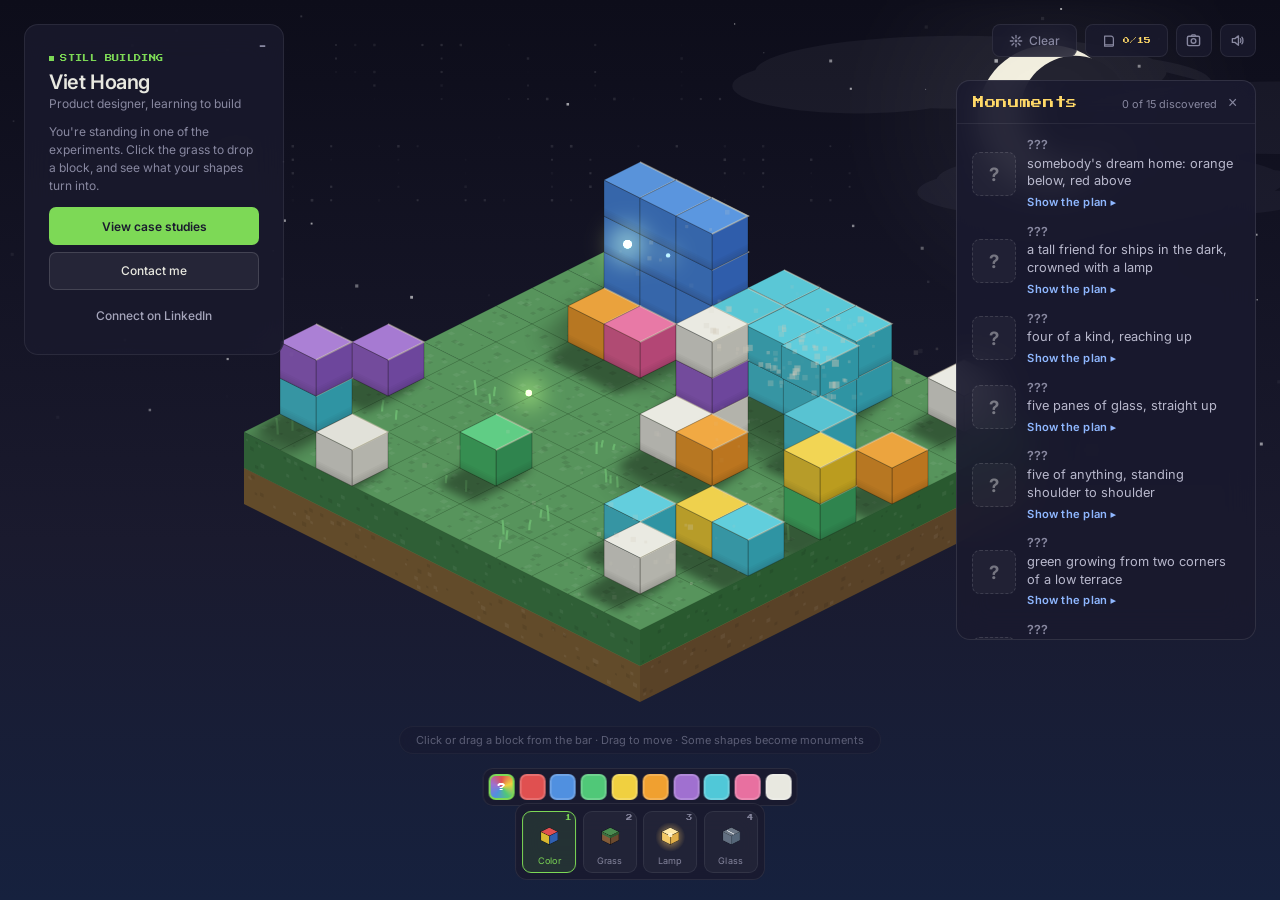
==== commit eb0b71c7: "Deploy: fix(copy): do not promise Claude answers while the relay is undeployed" ====
--- a/index.html
+++ b/index.html
@@ -6,6 +6,21 @@
   <title>Viet Hoang · Product designer, learning to build</title>
   <meta name="description" content="Product designer learning to build. The homepage is a game: stack blocks, and some shapes turn into monuments.">
   <meta name="theme-color" content="#1a1a2e">
+  <link rel="canonical" href="https://vietnhoang.com/">
+  <!-- The root domain is the link that goes on applications and LinkedIn;
+       it was the ONLY page with no social tags, so it unfurled as a bare
+       grey URL while the unfinished case studies unfurled properly.
+       No og:image yet (see the TODO in work/index.html) — summary, not
+       summary_large_image, so the card degrades honestly instead of
+       reserving space for an image that never arrives. -->
+  <meta property="og:type" content="website">
+  <meta property="og:url" content="https://vietnhoang.com/">
+  <meta property="og:title" content="Viet Hoang · Product designer, learning to build">
+  <meta property="og:description" content="The homepage is a game: stack blocks, and some shapes turn into monuments. Built end to end — no frameworks, no game engine.">
+  <meta name="twitter:card" content="summary">
+  <!-- Inline SVG favicon: one request saved, and it matches the island's
+       block-on-night palette. Any tab was showing a blank page icon. -->
+  <link rel="icon" href="data:image/svg+xml,%3Csvg xmlns='http://www.w3.org/2000/svg' viewBox='0 0 32 32'%3E%3Crect width='32' height='32' rx='6' fill='%231a1a2e'/%3E%3Cpath d='M16 6l9 5.2v9.6L16 26l-9-5.2v-9.6z' fill='%237dd956'/%3E%3Cpath d='M16 6l9 5.2L16 16.5 7 11.2z' fill='%23a8ea86'/%3E%3Cpath d='M16 16.5V26l-9-5.2v-9.6z' fill='%2360b13f'/%3E%3C/svg%3E">
   <link rel="preconnect" href="https://fonts.googleapis.com">
   <link rel="preconnect" href="https://fonts.gstatic.com" crossorigin>
   <link href="https://fonts.googleapis.com/css2?family=Inter:wght@400;500;600&family=Press+Start+2P&display=swap" rel="stylesheet">
@@ -29,13 +44,17 @@
       You're standing in one of the experiments. Click the grass to drop a
       block, and see what your shapes turn into.
     </p>
-    <!-- Work is the primary action: for a job search, seeing the work outranks
-         starting a conversation. --optional hides on phones, where three
-         buttons cannot fit the panel; LinkedIn stays in every case-study footer. -->
+    <!-- One stacked, full-width action per row, in explicit priority order:
+         for a job search, seeing the work outranks starting a conversation,
+         which outranks a social profile. The three weights (solid / outlined
+         / text) carry that ranking visually so the eye ranks them the same
+         way the labels do. All three ship on phones now — stacked they fit,
+         where the old wrapped row did not. -->
     <div class="panel-links">
-      <a href="work/" class="link-btn link-btn--primary">Work</a>
-      <a href="mailto:viet@vietnhoang.com" class="link-btn link-btn--ghost">Say hello</a>
-      <a href="https://linkedin.com/in/vietnhoang" target="_blank" rel="noopener" class="link-btn link-btn--ghost link-btn--optional">LinkedIn</a>
+      <a href="work/" class="link-btn link-btn--primary">View case studies</a>
+      <a href="mailto:viet@vietnhoang.com" class="link-btn link-btn--secondary">Contact me</a>
+      <a href="https://linkedin.com/in/vietnhoang" target="_blank" rel="noopener"
+         class="link-btn link-btn--tertiary">Connect on LinkedIn</a>
     </div>
   </div>
   <!-- The tucked-panel pill: appears when the intro folds away (zoomed
@@ -77,7 +96,7 @@
 
   <!-- Colour swatches — unfold above the hotbar while the colour slot is
        selected. Buttons are built by game.js from the block palette. -->
-  <div class="swatches" id="swatches" role="toolbar" aria-label="Block colours"></div>
+  <div class="swatches" id="swatches" role="toolbar" aria-label="Block colors"></div>
 
   <!-- Hotbar — block palette, bottom-center.
        Each slot NAMES its block: four little cubes read as four colours,
@@ -86,10 +105,10 @@
        is aria-hidden — the button's aria-label already says it, and the
        key number too, so exposing both would read everything twice. -->
   <div class="hotbar" id="hotbar" role="toolbar" aria-label="Block types">
-    <button class="slot selected" data-type="color" aria-label="Colour block (1)">
+    <button class="slot selected" data-type="color" aria-label="Color block (1)">
       <canvas class="slot-icon" width="64" height="64" aria-hidden="true"></canvas>
       <span class="slot-key">1</span>
-      <span class="slot-name" aria-hidden="true">Colour</span>
+      <span class="slot-name" aria-hidden="true">Color</span>
     </button>
     <button class="slot" data-type="grass" aria-label="Grass block (2)">
       <canvas class="slot-icon" width="64" height="64" aria-hidden="true"></canvas>
@@ -140,8 +159,13 @@
              autocomplete="off">
       <button class="chat-send" id="chatSend" type="submit" aria-label="Send">➤</button>
     </form>
+    <!-- Honest until the relay ships: the old line ("Typed questions are
+         answered by Claude") promised a service that is not deployed, so
+         a typed question fell back to Abe's blocked-tunnel line and the
+         page had told a small lie. Restore the credit when the worker
+         goes live — it is the accurate line at that point, not before. -->
     <div class="chat-foot">
-      Typed questions are answered by Claude ·
+      Abe is still learning to answer typed questions ·
       <a href="work/gofer/">Read the full case study</a>
     </div>
   </div>
--- a/styles.css
+++ b/styles.css
@@ -175,38 +175,56 @@
   margin-bottom: 0.75rem;
 }
 
-/* Wraps because there are three links now, and the panel is capped at 260px:
-   without it "Say hello" breaks across two lines inside its own button. */
+/* One action per row, each filling the panel's width. A wrapped row of
+   three could not hold a ranking: buttons landed wherever the width let
+   them, so "most important" was decided by reflow. Stacked, position and
+   weight agree — first and heaviest is the primary action. */
 .panel-links {
   display: flex;
-  flex-wrap: wrap;
-  gap: 0.5rem;
+  flex-direction: column;
+  gap: 0.4rem;
 }
 
 .link-btn {
-  display: inline-flex;
+  display: flex;
   align-items: center;
-  /* Hold each label on one line and let .panel-links wrap instead. Without
-     these, three buttons in a 260px panel shrink until "Say hello" breaks. */
-  white-space: nowrap;
-  flex-shrink: 0;
-  padding: 0.45rem 0.9rem;
+  justify-content: center;
+  width: 100%;
+  min-height: 38px;
+  padding: 0.5rem 0.9rem;
   font-size: 0.75rem;
   font-weight: 500;
   border-radius: 7px;
   text-decoration: none;
+  /* Labels wrap rather than clip. Measured: at a 320px viewport the panel
+     is 144px, leaving ~104px inside a button, while "Connect on LinkedIn"
+     needs ~147px on one line — nowrap there is a clipped label, not a
+     tidy one. A centred two-line row is still a clean full-width button;
+     min-height already holds the rhythm. balance keeps the break even
+     instead of orphaning the last word. */
+  text-align: center;
+  line-height: 1.25;
+  text-wrap: balance;
+  /* A transparent border on every tier so the three sit on identical box
+     metrics — without it the outlined tier is 2px taller than its
+     neighbours and the stack's gaps read as uneven. */
+  border: 1px solid transparent;
   /* Only what hover actually changes — `all` also transitioned the
      backdrop context and made the boot fade-in costlier than it looked */
-  transition: background 0.2s ease, color 0.2s ease, transform 0.2s ease;
-}
-
-/* Explicit class, not :first-child. The accent used to be positional, which
-   meant document order silently decided the primary action — and .link-btn
-   has no background of its own, so anything displaced from first position
-   rendered as bare text rather than as a ghost button. */
+  transition: background 0.2s ease, color 0.2s ease, border-color 0.2s ease,
+    transform 0.2s ease;
+}
+
+/* Three explicit tiers, never positional. The accent used to be
+   :first-child, which meant document order silently decided the primary
+   action — and .link-btn has no background of its own, so anything
+   displaced from first position rendered as bare text.
+
+   PRIMARY — solid accent. The one thing a recruiter should click. */
 .link-btn--primary {
   background: var(--color-accent);
   color: #1a1a2e;
+  font-weight: 600; /* the only tier that earns extra weight */
 }
 
 .link-btn--primary:hover {
@@ -214,15 +232,36 @@
   transform: translateY(-1px);
 }
 
-.link-btn--ghost {
+/* SECONDARY — outlined. Present and clickable, but clearly answering to
+   the primary above it. */
+.link-btn--secondary {
   background: var(--color-surface);
   color: var(--color-text);
-  border: 1px solid rgba(255, 255, 255, 0.1);
-}
-
-.link-btn--ghost:hover {
+  border-color: rgba(255, 255, 255, 0.14);
+}
+
+.link-btn--secondary:hover {
   background: rgba(255, 255, 255, 0.1);
+  border-color: rgba(255, 255, 255, 0.22);
   transform: translateY(-1px);
+}
+
+/* TERTIARY — text only. No fill, no border, dim: available without
+   competing. It keeps the full button box so the tap target survives
+   (the row is still 38px+), it just doesn't paint one. */
+.link-btn--tertiary {
+  background: transparent;
+  /* NOT --color-text-dim (#8888a0): the panel is 82% opaque, so the live
+     canvas bleeds through, and over the lit platform that dim ink measures
+     ~3.99:1 — under AA for 12px text. Every other use of the dim token is
+     decorative copy; this is the first INTERACTIVE label to carry it.
+     #a5a5bb holds ~5:1 even over the brightest ground. */
+  color: #a5a5bb;
+}
+
+.link-btn--tertiary:hover {
+  color: var(--color-text);
+  background: rgba(255, 255, 255, 0.05);
 }
 
 /* ============================================
@@ -968,10 +1007,17 @@
 
   .panel-desc { display: none; } /* keep the platform visible on small screens */
 
-  /* Three links do not fit a 185px panel: even wrapped they stack three
-     rows deep. LinkedIn is the least urgent of the three and is still in
-     the footer of every case study. Same call as .panel-desc above. */
-  .link-btn--optional { display: none; }
+  /* All three actions ship on phones. The old wrapped row could not hold
+     them (three rows deep in a 185px panel) so LinkedIn was dropped here;
+     stacked full-width rows cost the same height and keep the full set.
+     The hidden .panel-desc above pays for the extra row. */
+  /* 44px touch target, and tighter side padding to buy label width back:
+     the panel is only ~144px at 320px wide, so every pixel inside the
+     button is the difference between one line and two. */
+  .link-btn {
+    min-height: 44px;
+    padding-inline: 0.5rem;
+  }
 
   .controls {
     top: 1rem;
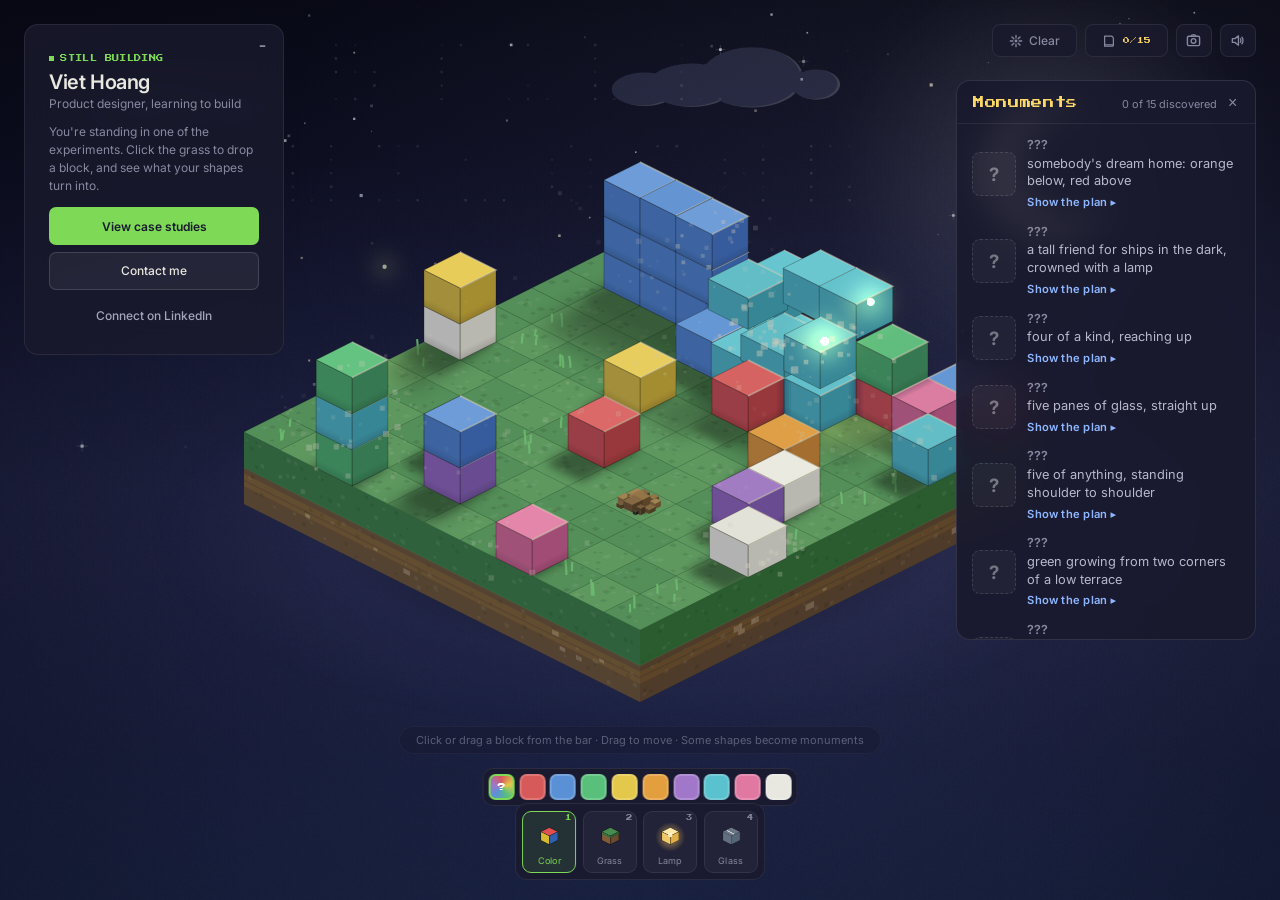
==== commit 53b640ac: "Deploy: feat(island): tap a company tower for its summary; clear the hotbar at tablet widths" ====
--- a/index.html
+++ b/index.html
@@ -170,6 +170,29 @@
     </div>
   </div>
 
+  <!-- Company summary: tapping the BNY or Prudential tower opens this.
+       The two towers ARE Viet's old jobs, so a tap should say what the
+       job was instead of only offering to be dragged. Same non-modal
+       role=region as the codex and the chat: the world stays live, the
+       close button and Escape both shut it, and only one of the three
+       panels is open at a time (they share the right edge). Content is
+       filled by game.js from the same copy as the case-study pages. -->
+  <div class="company" id="company" role="region" aria-label="Company summary" hidden>
+    <div class="company-header">
+      <div class="company-heads">
+        <div class="company-title" id="companyName"></div>
+        <div class="company-eyebrow" id="companyRole"></div>
+      </div>
+      <button class="company-close" id="companyClose" aria-label="Close company summary">&times;</button>
+    </div>
+    <div class="company-body">
+      <p class="company-lead" id="companyLead"></p>
+      <p class="company-label" id="companyLabel"></p>
+      <ul class="company-points" id="companyPoints"></ul>
+      <a class="company-link" id="companyLink" href="">More on this work &rarr;</a>
+    </div>
+  </div>
+
   <!-- Monument discovery card -->
   <div class="monument-card" id="monumentCard" role="status" aria-live="polite">
     <div class="mc-title" id="mcTitle"></div>
--- a/styles.css
+++ b/styles.css
@@ -929,7 +929,7 @@
 .swatch.selected { border-color: var(--color-accent); }
 
 .swatch--random {
-  background: conic-gradient(#e05050, #f0d040, #50c878, #5090e0, #a070d0, #e05050);
+  background: conic-gradient(#d65a5a, #e4c84c, #58c07b, #5a91d6, #a077c9, #d65a5a);
   color: #fff;
   font-family: var(--font-pixel);
   font-size: 0.5rem;
@@ -994,6 +994,132 @@
    Two ways to be a phone: narrow (portrait) or short-with-touch
    (landscape — 844px wide but only 390px tall, so a width test
    alone hands it desktop paddings it has no room for). */
+/* ── Company panel (the two towers are Viet's old jobs) ───────
+   Same non-modal region as the codex and the chat: fixed card on the
+   right edge, the world stays live behind it, Escape closes it, and
+   only one of the three is ever open. Reuses the codex header rhythm
+   so it reads as the same family, not a new component. */
+.company {
+  position: fixed;
+  top: 5rem;
+  right: 1.5rem;
+  z-index: 15;
+  width: 320px;
+  max-height: min(560px, calc(100vh - 8rem));
+  display: flex;
+  flex-direction: column;
+  background: rgba(26, 26, 46, 0.92);
+  backdrop-filter: blur(16px);
+  -webkit-backdrop-filter: blur(16px);
+  border: 1px solid rgba(255, 255, 255, 0.1);
+  border-radius: 14px;
+  overflow: hidden;
+  animation: codex-in 0.45s cubic-bezier(0.25, 1, 0.5, 1);
+}
+
+.company[hidden] { display: none; } /* author display beats the hidden attr otherwise */
+
+.company-header {
+  display: flex;
+  align-items: flex-start;
+  gap: 0.6rem;
+  padding: 0.9rem 1rem 0.7rem;
+  border-bottom: 1px solid rgba(255, 255, 255, 0.07);
+}
+
+.company-heads { min-width: 0; }
+
+.company-title {
+  font-family: var(--font-pixel);
+  font-size: 0.7rem;
+  color: #ffd968;
+  letter-spacing: 0.06em;
+}
+
+.company-eyebrow {
+  font-size: 0.68rem;
+  color: var(--color-text-dim);
+  margin-top: 0.35rem;
+}
+
+.company-close {
+  background: none;
+  border: none;
+  color: var(--color-text-dim);
+  font-size: 1rem;
+  line-height: 1;
+  cursor: pointer;
+  padding: 0 0.1rem;
+  margin-left: auto;
+}
+
+.company-close:hover { color: var(--color-text); }
+
+.company-body {
+  overflow-y: auto;
+  padding: 0.9rem 1rem 1rem;
+}
+
+.company-lead {
+  font-size: 0.82rem;
+  line-height: 1.5;
+  color: var(--color-text);
+  margin: 0 0 0.85rem;
+}
+
+.company-label {
+  font-size: 0.62rem;
+  letter-spacing: 0.08em;
+  text-transform: uppercase;
+  color: var(--color-text-dim);
+  margin: 0 0 0.45rem;
+}
+
+.company-points {
+  margin: 0 0 1rem;
+  padding-left: 1rem;
+  list-style: disc;
+}
+
+.company-points li {
+  font-size: 0.78rem;
+  line-height: 1.45;
+  color: var(--color-text-dim);
+  margin-bottom: 0.4rem;
+}
+
+.company-link {
+  display: inline-block;
+  min-height: 44px;
+  line-height: 44px;
+  font-size: 0.78rem;
+  color: var(--color-accent, #7dd956);
+  text-decoration: none;
+}
+
+.company-link:hover { text-decoration: underline; }
+
+/* ── The band between the phone layout and a wide desktop ─────
+   The right-hand panels are still floating cards here, but the window
+   is narrow enough that they reach the CENTRED hotbar: .chat is 340px
+   at right 1.5rem, so it crosses the hotbar's right edge below ~978px,
+   and .codex (300px) crosses it below ~898px. Measured: at 900x847 the
+   chat covered the Glass slot. The phone block below already solves
+   this ("stay clear of the hotbar"); this is the same rule for the band
+   above it, lifting the panels instead of restyling them — a 900px
+   window should still read as the desktop layout, not a bottom sheet.
+   Clearances: hotbar 77px + 1.25rem, swatch row on top of that. */
+@media (min-width: 601px) and (max-width: 61rem) {
+  .chat {
+    bottom: 9rem;
+    max-height: min(520px, calc(100vh - 14rem));
+  }
+  .codex,
+  .company {
+    max-height: min(560px, calc(100vh - 15rem));
+  }
+}
+
 @media (max-width: 600px), (pointer: coarse) and (max-height: 600px) {
   .panel {
     top: 1rem;
@@ -1037,6 +1163,14 @@
     max-height: min(560px, calc(100vh - 11rem)); /* stay clear of the hotbar */
   }
 
+  /* Same clearance as the codex — it sits in the same place. */
+  .company {
+    top: 6.5rem;
+    right: 1rem;
+    width: min(300px, calc(100vw - 2rem)); /* same as the codex — same slot */
+    max-height: min(560px, calc(100vh - 11rem));
+  }
+
   /* Chat becomes a bottom sheet. dvh, not vh: when the iOS keyboard
      rises the dynamic viewport shrinks with it, so the input stays
      visible instead of hiding under the keyboard. */
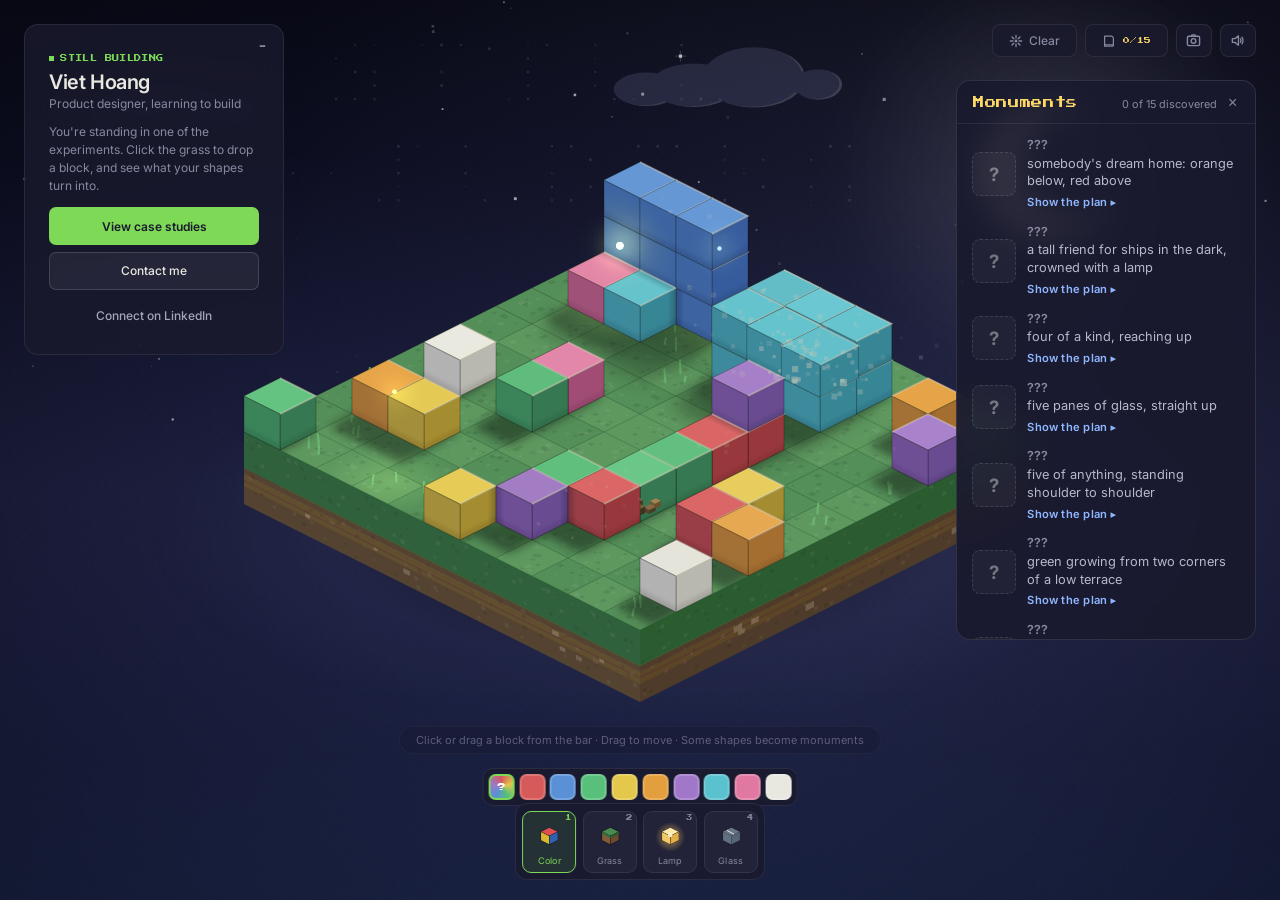
==== commit c8772783: "Deploy: docs: mark the BNY/Prudential claims as a deliberate placeholder, in all three places" ====
--- a/index.html
+++ b/index.html
@@ -9,15 +9,20 @@
   <link rel="canonical" href="https://vietnhoang.com/">
   <!-- The root domain is the link that goes on applications and LinkedIn;
        it was the ONLY page with no social tags, so it unfurled as a bare
-       grey URL while the unfinished case studies unfurled properly.
-       No og:image yet (see the TODO in work/index.html) — summary, not
-       summary_large_image, so the card degrades honestly instead of
-       reserving space for an image that never arrives. -->
+       grey URL while the unfinished case studies unfurled properly. -->
   <meta property="og:type" content="website">
   <meta property="og:url" content="https://vietnhoang.com/">
   <meta property="og:title" content="Viet Hoang · Product designer, learning to build">
   <meta property="og:description" content="The homepage is a game: stack blocks, and some shapes turn into monuments. Built end to end — no frameworks, no game engine.">
-  <meta name="twitter:card" content="summary">
+  <!-- The card: a 1200x630 render of the island itself, rendered off the
+       game's own canvas at native size (session 28) — the site IS the
+       portfolio, so the unfurl should be the thing, not a logo. -->
+  <meta property="og:image" content="https://vietnhoang.com/og.jpg">
+  <meta property="og:image:width" content="1200">
+  <meta property="og:image:height" content="630">
+  <meta property="og:image:alt" content="A voxel island at night, built from stacked blocks: the Parthenon, the Eiffel Tower, Stonehenge, a lighthouse and two office towers.">
+  <meta name="twitter:card" content="summary_large_image">
+  <meta name="twitter:image" content="https://vietnhoang.com/og.jpg">
   <!-- Inline SVG favicon: one request saved, and it matches the island's
        block-on-night palette. Any tab was showing a blank page icon. -->
   <link rel="icon" href="data:image/svg+xml,%3Csvg xmlns='http://www.w3.org/2000/svg' viewBox='0 0 32 32'%3E%3Crect width='32' height='32' rx='6' fill='%231a1a2e'/%3E%3Cpath d='M16 6l9 5.2v9.6L16 26l-9-5.2v-9.6z' fill='%237dd956'/%3E%3Cpath d='M16 6l9 5.2L16 16.5 7 11.2z' fill='%23a8ea86'/%3E%3Cpath d='M16 16.5V26l-9-5.2v-9.6z' fill='%2360b13f'/%3E%3C/svg%3E">
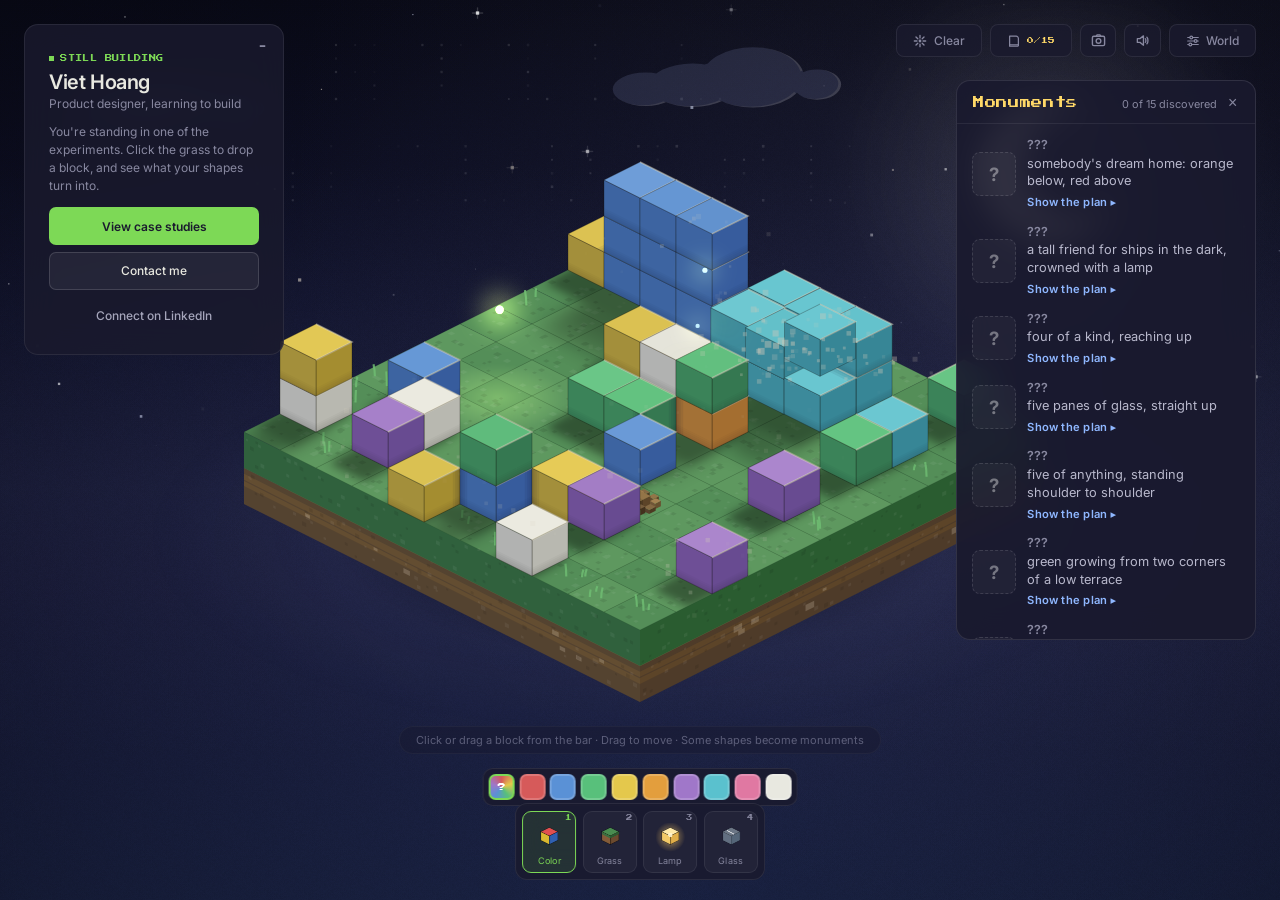
==== commit abfa5080: "Deploy: feat(world): the World panel — the tuning hooks, with a face" ====
--- a/index.html
+++ b/index.html
@@ -97,6 +97,18 @@
         <path class="snd-slash" d="M2.5 13.5 13.5 2.5" stroke="currentColor" stroke-width="1.4" stroke-linecap="round"/>
       </svg>
     </button>
+    <!-- World: the tuning panel (controls.js). Three faders — the same
+         glyph family as the other icons. The word ships on desktop and is
+         hidden on phones, where the row wraps inside 40vw. -->
+    <button class="ctrl-btn" id="worldBtn" aria-label="Open world settings" aria-expanded="false" aria-controls="world" title="World settings">
+      <svg width="14" height="14" viewBox="0 0 16 16" fill="none" aria-hidden="true">
+        <path d="M2 4h12M2 8h12M2 12h12" stroke="currentColor" stroke-width="1.4" stroke-linecap="round"/>
+        <circle cx="6" cy="4" r="1.6" fill="var(--color-bg)" stroke="currentColor" stroke-width="1.4"/>
+        <circle cx="11" cy="8" r="1.6" fill="var(--color-bg)" stroke="currentColor" stroke-width="1.4"/>
+        <circle cx="5" cy="12" r="1.6" fill="var(--color-bg)" stroke="currentColor" stroke-width="1.4"/>
+      </svg>
+      <span class="ctrl-btn-text">World</span>
+    </button>
   </div>
 
   <!-- Colour swatches — unfold above the hotbar while the colour slot is
@@ -141,6 +153,20 @@
       <button class="codex-close" id="codexClose" aria-label="Close collection">×</button>
     </div>
     <div class="codex-list" id="codexList"></div>
+  </div>
+
+  <!-- World: the settings panel. Same family as the codex — role=region,
+       non-modal, the world stays live behind it, Escape closes it, and it
+       shares the right edge with the other three so only one is open.
+       The rows are built by controls.js from its knob registry; with #dev
+       in the URL the same file adds the full tuning rig. -->
+  <div class="world" id="world" role="region" aria-label="World settings" hidden>
+    <div class="world-header">
+      <h2 class="world-title">World</h2>
+      <div class="world-mode" id="worldMode"></div>
+      <button class="world-close" id="worldClose" aria-label="Close world settings">×</button>
+    </div>
+    <div class="world-body" id="worldBody"></div>
   </div>
 
   <!-- Chat with Abe: tapping the surfaced gofer opens this. -->
@@ -215,5 +241,6 @@
   <script src="gofer.js"></script>
   <script src="chat.js"></script>
   <script src="game.js"></script>
+  <script src="controls.js"></script>
 </body>
 </html>
--- a/styles.css
+++ b/styles.css
@@ -7,6 +7,8 @@
   --color-text-dim: #8888a0;
   --color-accent: #7dd956;
   --color-surface: rgba(255, 255, 255, 0.06);
+  --color-gold: #ffd968;                  /* monuments, panel titles */
+  --focus-ring: rgba(232, 232, 224, 0.7); /* neutral keyboard ring */
   --font-sans: 'Inter', -apple-system, system-ui, sans-serif;
   --font-pixel: 'Press Start 2P', monospace;
 }
@@ -436,12 +438,35 @@
   overflow: hidden;
   /* Replays on every open: [hidden] toggles display, which restarts the
      animation — a transition would not fire across that boundary. */
-  animation: codex-in 0.45s cubic-bezier(0.25, 1, 0.5, 1);
+  animation: codex-in 0.28s cubic-bezier(0.25, 1, 0.5, 1);
 }
 
 @keyframes codex-in {
   from { opacity: 0; transform: translateY(-10px); }
   to   { opacity: 1; transform: none; }
+}
+
+/* Exit for the four right-edge panels (codex, company, World, chat).
+   game.js adds .closing, waits for animationend, then sets [hidden] —
+   so the card fades with a small nudge back the way it came instead of
+   vanishing on the spot. Exits are quieter and ~30% faster than the
+   280ms enter; ease-in, the one place it belongs. The chat entered from
+   below, so it leaves downward. */
+@keyframes panel-out {
+  to { opacity: 0; transform: translateY(-8px); }
+}
+@keyframes panel-out-down {
+  to { opacity: 0; transform: translateY(8px); }
+}
+.codex.closing,
+.company.closing,
+.world.closing {
+  animation: panel-out 0.18s cubic-bezier(0.4, 0, 1, 1) forwards;
+  pointer-events: none;
+}
+.chat.closing {
+  animation: panel-out-down 0.18s cubic-bezier(0.4, 0, 1, 1) forwards;
+  pointer-events: none;
 }
 
 .codex-header {
@@ -629,7 +654,7 @@
   border: 1px solid rgba(255, 255, 255, 0.1);
   border-radius: 14px;
   overflow: hidden;
-  animation: chat-in 0.45s cubic-bezier(0.25, 1, 0.5, 1);
+  animation: chat-in 0.28s cubic-bezier(0.25, 1, 0.5, 1);
 }
 
 @keyframes chat-in {
@@ -968,11 +993,17 @@
    ============================================ */
 @media (prefers-reduced-motion: reduce) {
   .badge-dot { animation: none; }
-  .panel, .controls, .hint {
+  .panel, .controls {
     opacity: 1 !important;
     transform: none !important;
     transition: none !important;
   }
+  /* The hint is NOT pinned visible like the two above: it is a timed
+     onboarding line (shown at 0.7s, hidden at 5.9s by game.js) and
+     centred by its translateX(-50%). Pinning opacity kept it on screen
+     forever, and transform: none slid it off-centre. Only the fade is
+     skipped. */
+  .hint { transition: none !important; }
   .hotbar {
     opacity: 1 !important;
     transform: translateX(-50%) !important;
@@ -1014,7 +1045,7 @@
   border: 1px solid rgba(255, 255, 255, 0.1);
   border-radius: 14px;
   overflow: hidden;
-  animation: codex-in 0.45s cubic-bezier(0.25, 1, 0.5, 1);
+  animation: codex-in 0.28s cubic-bezier(0.25, 1, 0.5, 1);
 }
 
 .company[hidden] { display: none; } /* author display beats the hidden attr otherwise */
@@ -1156,19 +1187,18 @@
   /* The codex had no phone styles at all: fixed 300px at right 1.5rem
      overflows a 320px screen. Clamp the width, and clear the controls,
      which wrap to two rows inside 40vw here (taller than desktop). */
+  /* top and max-height for the codex, the company panel and the World
+     panel are set together at the end of this file, from the MEASURED
+     bottom of the control row (--controls-bottom) — not here. */
   .codex {
-    top: 6.5rem;
     right: 1rem;
     width: min(300px, calc(100vw - 2rem));
-    max-height: min(560px, calc(100vh - 11rem)); /* stay clear of the hotbar */
-  }
-
-  /* Same clearance as the codex — it sits in the same place. */
+  }
+
+  /* Same slot as the codex. */
   .company {
-    top: 6.5rem;
     right: 1rem;
-    width: min(300px, calc(100vw - 2rem)); /* same as the codex — same slot */
-    max-height: min(560px, calc(100vh - 11rem));
+    width: min(300px, calc(100vw - 2rem));
   }
 
   /* Chat becomes a bottom sheet. dvh, not vh: when the iOS keyboard
@@ -1230,3 +1260,315 @@
 /* Sound button quiet state: inner wave only — the outer arc dims.
    (Off keeps the existing slash; both wave paths share .snd-waves.) */
 #soundBtn.quiet .snd-wave-2 { opacity: 0.25; }
+
+/* ============================================
+   World (settings panel) — built by controls.js
+   Same card as the codex and the company panel: same slot, same
+   material, same header rhythm, so it reads as the fourth member of
+   one family rather than a settings dialog dropped in from elsewhere.
+   ============================================ */
+.ctrl-btn-text { line-height: 1; }
+
+.world[hidden] { display: none; } /* author display beats the hidden attr otherwise */
+
+.world {
+  position: fixed;
+  top: 5rem;
+  right: 1.5rem;
+  z-index: 15;
+  width: 300px;
+  max-height: min(560px, calc(100vh - 8rem));
+  display: flex;
+  flex-direction: column;
+  background: rgba(26, 26, 46, 0.92);
+  backdrop-filter: blur(16px);
+  -webkit-backdrop-filter: blur(16px);
+  border: 1px solid rgba(255, 255, 255, 0.1);
+  border-radius: 14px;
+  overflow: hidden;
+  animation: codex-in 0.28s cubic-bezier(0.25, 1, 0.5, 1); /* the codex's entrance, shared */
+}
+
+.world-header {
+  display: flex;
+  align-items: baseline;
+  gap: 0.6rem;
+  padding: 0.9rem 1rem 0.7rem;
+  border-bottom: 1px solid rgba(255, 255, 255, 0.07);
+}
+
+.world-title {
+  font-family: var(--font-pixel);
+  font-size: 0.7rem;
+  font-weight: normal; /* it's an <h2> for the heading outline; the pixel face has one weight */
+  color: var(--color-gold);
+  letter-spacing: 0.06em;
+}
+
+/* "dev" when the rig is unlocked; empty otherwise */
+.world-mode {
+  font-size: 0.68rem;
+  color: var(--color-text-dim);
+  margin-left: auto;
+  letter-spacing: 0.08em;
+  text-transform: uppercase;
+}
+
+/* 44px target on a 16px glyph: the box grows, the × does not */
+.world-close {
+  position: relative;
+  background: none;
+  border: none;
+  color: var(--color-text-dim);
+  font-size: 1rem;
+  line-height: 1;
+  cursor: pointer;
+  padding: 0 0.1rem;
+  margin-left: 0.2rem;
+  touch-action: manipulation;
+}
+.world-close::before { content: ''; position: absolute; inset: -14px -16px; } /* 44 × 44 */
+
+/* 0.9rem top, like the company body — declared once, not derived */
+.world-body {
+  overflow-y: auto;
+  padding: 0.9rem 1rem 0.9rem;
+}
+
+.world-group { padding: 0.5rem 0 0.25rem; }
+.world-group:first-child { padding-top: 0; }
+.world-group + .world-group { border-top: 1px solid rgba(255, 255, 255, 0.06); }
+
+.world-group-title {
+  font-size: 0.62rem;
+  font-weight: 500;
+  letter-spacing: 0.1em;
+  text-transform: uppercase;
+  color: var(--color-text-dim);
+  margin: 0 0 0.25rem;
+}
+
+/* One row = label · value / slider. The whole row is the <label>, so
+   the text and the gap focus the slider too — no dead zones. */
+.world-row {
+  display: grid;
+  grid-template-columns: 1fr auto;
+  align-items: baseline;
+  column-gap: 0.6rem;
+  cursor: pointer;
+}
+
+.world-label {
+  font-size: 0.75rem;
+  font-weight: 500;
+  color: var(--color-text);
+}
+
+/* Changing digits never jiggle the label beside them */
+.world-value {
+  font-size: 0.72rem;
+  color: var(--color-text-dim);
+  font-variant-numeric: tabular-nums;
+  min-width: 2.6em;
+  text-align: right;
+}
+
+/* The slider: a hairline track, a 20px thumb, a 44px strip to grab.
+   The thumb stays neutral — the gold is for monuments, the green for
+   the one CTA; a control that is not the point of the page borrows
+   neither. */
+.world-range {
+  grid-column: 1 / -1;
+  width: 100%;
+  height: 44px;
+  margin: -0.3rem 0 -0.15rem;
+  background: none;
+  -webkit-appearance: none;
+  appearance: none;
+  cursor: pointer;
+  touch-action: pan-y; /* a horizontal drag is the slider's; a vertical one scrolls the panel */
+}
+.world-range:focus { outline: none; }
+/* The track fills up to the thumb (controls.js sets --p), so the slider
+   shows where in its range it sits without reading the number. */
+.world-range::-webkit-slider-runnable-track {
+  height: 3px;
+  border-radius: 2px;
+  background: linear-gradient(to right,
+    var(--color-text-dim) var(--p, 0%), rgba(255, 255, 255, 0.22) var(--p, 0%));
+}
+.world-range::-moz-range-track {
+  height: 3px;
+  border-radius: 2px;
+  background: rgba(255, 255, 255, 0.22);
+}
+.world-range::-moz-range-progress {
+  height: 3px;
+  border-radius: 2px;
+  background: var(--color-text-dim);
+}
+.world-range::-webkit-slider-thumb {
+  -webkit-appearance: none;
+  appearance: none;
+  width: 20px;
+  height: 20px;
+  margin-top: -8.5px; /* centre a 20px thumb on a 3px track */
+  border-radius: 50%;
+  background: var(--color-text);
+  border: 1px solid rgba(26, 26, 46, 0.6);
+  /* Dark surface: depth is a ring, not a drop shadow (which reads as a smudge here) */
+  box-shadow: 0 0 0 1px rgba(255, 255, 255, 0.12);
+  transition: transform 0.15s ease-out;
+}
+.world-range::-moz-range-thumb {
+  width: 20px;
+  height: 20px;
+  border-radius: 50%;
+  background: var(--color-text);
+  border: 1px solid rgba(26, 26, 46, 0.6);
+  box-shadow: 0 0 0 1px rgba(255, 255, 255, 0.12);
+  transition: transform 0.15s ease-out;
+}
+.world-range:active::-webkit-slider-thumb { transform: scale(0.96); }
+.world-range:active::-moz-range-thumb { transform: scale(0.96); }
+/* Neutral focus ring on the thumb, keyboard only. A box-shadow ring, not
+   outline: Safari paints outline on the thumb pseudo inconsistently. */
+.world-range:focus-visible::-webkit-slider-thumb {
+  box-shadow: 0 0 0 3px rgba(26, 26, 46, 1), 0 0 0 5px var(--focus-ring);
+}
+.world-range:focus-visible::-moz-range-thumb {
+  box-shadow: 0 0 0 3px rgba(26, 26, 46, 1), 0 0 0 5px var(--focus-ring);
+}
+
+/* Sound: three radios drawn as one segmented control */
+.world-field {
+  border: none;
+  padding: 0.35rem 0 0.4rem;
+  margin: 0;
+  display: grid;
+  grid-template-columns: 1fr auto;
+  align-items: center;
+  column-gap: 0.6rem;
+}
+.world-field legend { float: left; padding: 0; } /* a legend cannot be a grid item; float makes it flow */
+
+.world-seg {
+  display: inline-flex;
+  padding: 2px;
+  border-radius: 8px;
+  background: rgba(255, 255, 255, 0.06);
+  border: 1px solid rgba(255, 255, 255, 0.08);
+}
+.world-seg-item {
+  position: relative;
+  display: inline-flex;
+  cursor: pointer;
+  touch-action: manipulation;
+}
+/* The native radio stays in the tree for keyboard and screen readers;
+   it just doesn't paint. Its checked state drives the pill — via the
+   sibling span (input:checked + span), which every engine supports,
+   rather than :has() on the label. */
+.world-seg-item input {
+  position: absolute;
+  inset: 0;
+  opacity: 0;
+  margin: 0;
+  cursor: pointer;
+}
+.world-seg-item span {
+  display: inline-flex;
+  align-items: center;
+  justify-content: center;
+  min-width: 44px;
+  min-height: 40px; /* 44 on phones, below */
+  padding: 0 0.55rem;
+  border-radius: 6px;
+  font-size: 0.7rem;
+  font-weight: 500;
+  color: var(--color-text-dim);
+  transition: color 0.15s ease, background-color 0.15s ease;
+}
+.world-seg-item input:checked + span {
+  color: var(--color-text);
+  background: rgba(255, 255, 255, 0.12);
+}
+.world-seg-item input:focus-visible + span {
+  outline: 2px solid var(--focus-ring);
+  outline-offset: 1px;
+}
+
+.world-sub {
+  font-size: 0.68rem;
+  line-height: 1.3;
+  color: var(--color-text-dim);
+  margin: 0;
+}
+
+/* Buttons inside the panel: the ctrl-btn recipe, sized for a thumb */
+.world-foot { padding: 0.5rem 0 0.15rem; }
+.world-actions { display: flex; flex-wrap: wrap; gap: 0.4rem; padding: 0.15rem 0 0.35rem; }
+.world-btn {
+  min-height: 40px;
+  padding: 0.45rem 0.85rem;
+  font-family: var(--font-sans);
+  font-size: 0.72rem;
+  font-weight: 500;
+  color: var(--color-text);
+  background: rgba(255, 255, 255, 0.06);
+  border: 1px solid rgba(255, 255, 255, 0.1);
+  border-radius: 8px;
+  cursor: pointer;
+  touch-action: manipulation;
+  transition: border-color 0.15s ease, background-color 0.15s ease, transform 0.15s ease-out;
+}
+.world-btn:active { transform: scale(0.96); }
+.world-btn:focus-visible { outline: 2px solid var(--focus-ring); outline-offset: 2px; }
+.world-btn--wide { width: 100%; min-height: 44px; }
+
+/* Hover only where a pointer can hover — a tap must not leave a stuck state */
+@media (hover: hover) and (pointer: fine) {
+  .world-btn:hover { border-color: rgba(255, 255, 255, 0.22); background: rgba(255, 255, 255, 0.09); }
+  .world-close:hover { color: var(--color-text); }
+}
+
+/* Reduced motion: the World panel's own entrance and control transitions */
+@media (prefers-reduced-motion: reduce) {
+  .world { animation: none; }
+  .world-range::-webkit-slider-thumb, .world-range::-moz-range-thumb, .world-btn, .world-seg-item span { transition: none; }
+}
+
+/* The band above phones: lift the card clear of the centred hotbar,
+   exactly as the codex does (see the note above that block). */
+@media (min-width: 601px) and (max-width: 61rem) {
+  .world { max-height: min(560px, calc(100vh - 15rem)); }
+}
+
+/* Phones: same slot and clearances as the codex; the button drops its
+   word so the control row stays two rows deep inside 40vw. */
+@media (max-width: 600px), (pointer: coarse) and (max-height: 600px) {
+  .ctrl-btn-text { display: none; }
+  #worldBtn { padding: 0.5rem 0.6rem; }
+  .world {
+    right: 1rem;
+    width: min(300px, calc(100vw - 2rem));
+  }
+  /* Read at arm's length: one step up from the desktop sizes, and the
+     sound segments reach the 44px floor. */
+  .world-label, .world-btn { font-size: 0.875rem; }
+  .world-seg-item span { font-size: 0.8rem; min-height: 44px; }
+  .world-value, .world-sub { font-size: 0.75rem; }
+  .world-group-title { font-size: 0.68rem; }
+  /* All three right-edge cards clear the control row by measurement:
+     controls.js publishes --controls-bottom (the row wraps to two or
+     three deep depending on the phone, so no rem value is right for
+     both). The 6.5rem fallback is the old guess, for the moment before
+     the script runs. The max-height shrinks by the same amount so the
+     bottom edge still stays clear of the hotbar. */
+  .world,
+  .codex,
+  .company {
+    top: calc(var(--controls-bottom, 6.5rem) + 0.75rem);
+    max-height: min(560px, calc(100vh - var(--controls-bottom, 6.5rem) - 0.75rem - 4.5rem));
+  }
+}
